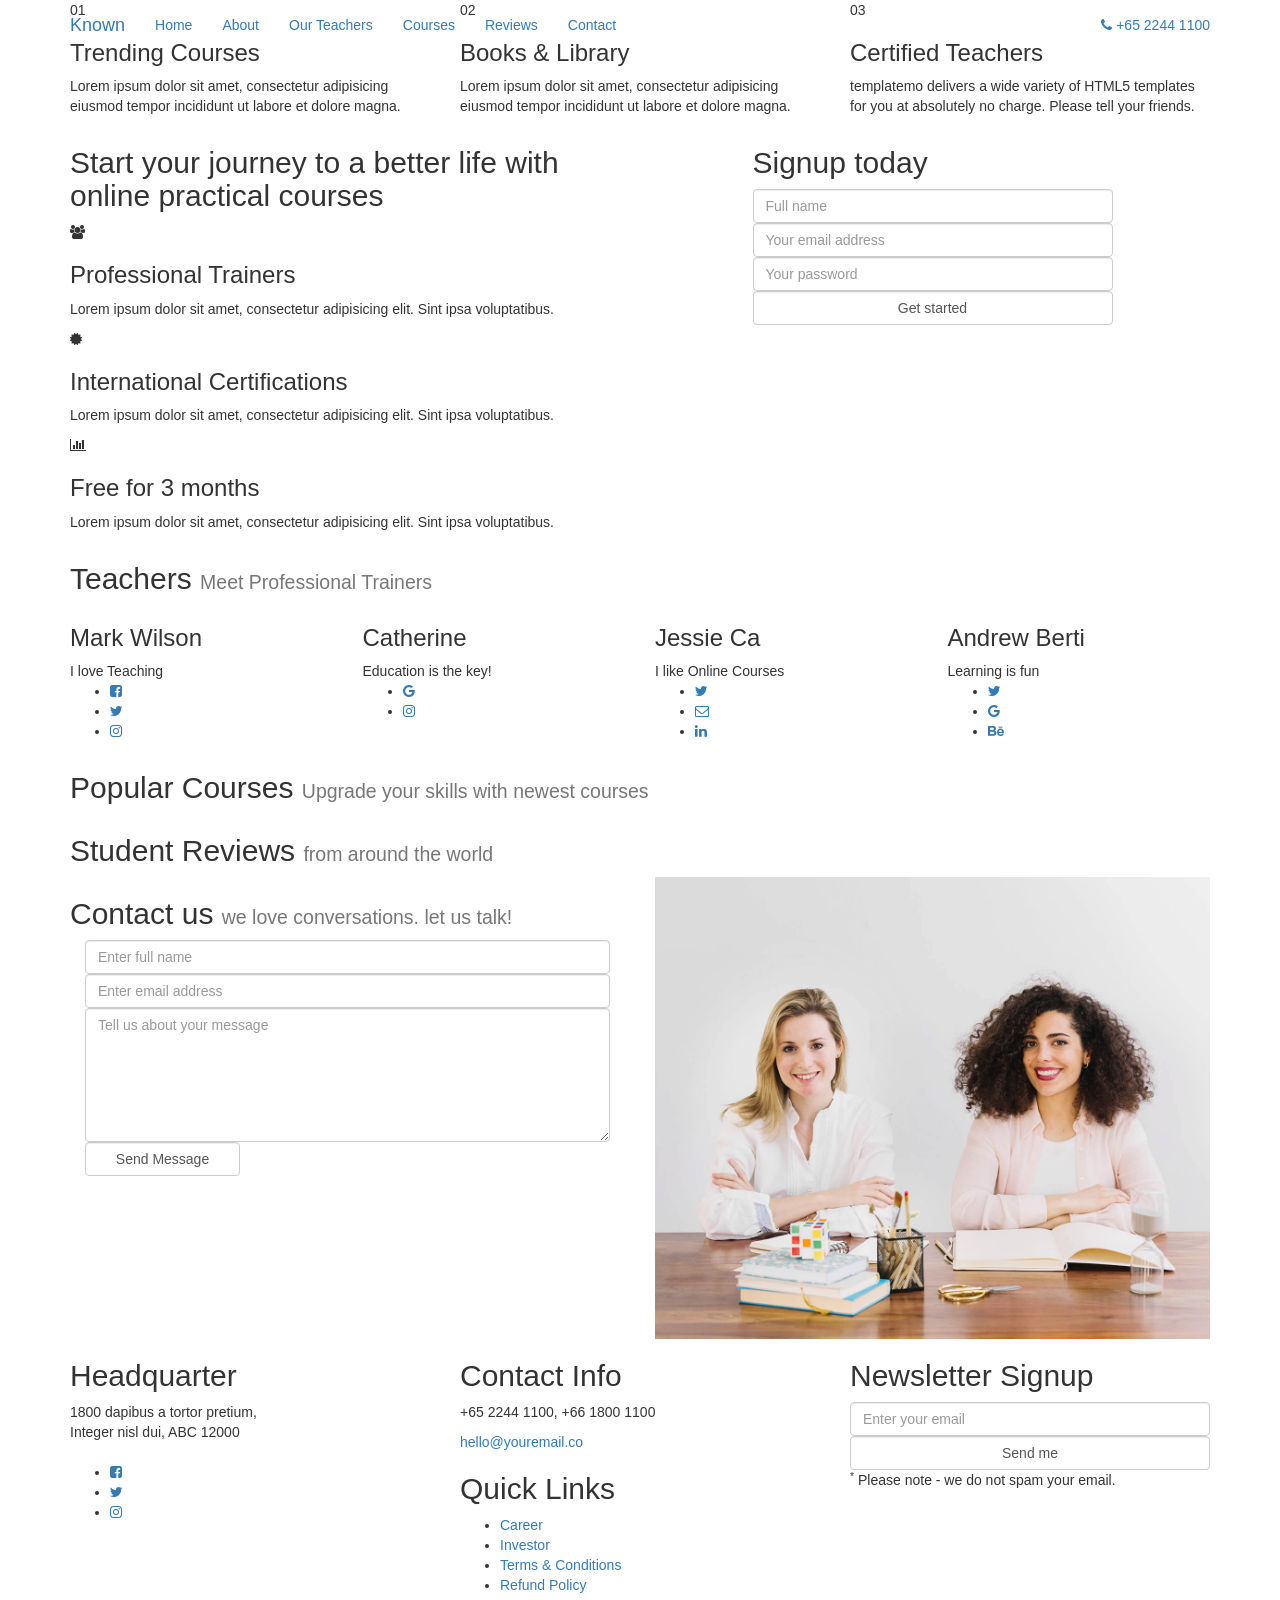
==== index.html @ 8d461e07 "Initial Commit" ====
<!DOCTYPE html>
<html lang="en">
<head>

     <title>E-Learning</title>
     <meta charset="UTF-8">
     <meta http-equiv="X-UA-Compatible" content="IE=Edge">
     <meta name="description" content="">
     <meta name="keywords" content="">
     <meta name="author" content="">
     <meta name="viewport" content="width=device-width, initial-scale=1, maximum-scale=1">

     <link rel="stylesheet" href="css/bootstrap.min.css">
     <link rel="stylesheet" href="css/font-awesome.min.css">
     <link rel="stylesheet" href="css/owl.carousel.css">
     <link rel="stylesheet" href="css/owl.theme.default.min.css">
     <link rel="stylesheet" href="css/main-style.css">

</head>
<body id="top" data-spy="scroll" data-target=".navbar-collapse" data-offset="50">

     <section class="preloader">
          <div class="spinner">

               <span class="spinner-rotate"></span>
               
          </div>
     </section>

     <section class="navbar custom-navbar navbar-fixed-top" role="navigation">
          <div class="container">

               <div class="navbar-header">
                    <button class="navbar-toggle" data-toggle="collapse" data-target=".navbar-collapse">
                         <span class="icon icon-bar"></span>
                         <span class="icon icon-bar"></span>
                         <span class="icon icon-bar"></span>
                    </button>

                    <!-- lOGO TEXT HERE -->
                    <a href="#" class="navbar-brand">Known</a>
               </div>

               <!-- MENU LINKS -->
               <div class="collapse navbar-collapse">
                    <ul class="nav navbar-nav navbar-nav-first">
                         <li><a href="#top" class="smoothScroll">Home</a></li>
                         <li><a href="#about" class="smoothScroll">About</a></li>
                         <li><a href="#team" class="smoothScroll">Our Teachers</a></li>
                         <li><a href="#courses" class="smoothScroll">Courses</a></li>
                         <li><a href="#testimonial" class="smoothScroll">Reviews</a></li>
                         <li><a href="#contact" class="smoothScroll">Contact</a></li>
                    </ul>

                    <ul class="nav navbar-nav navbar-right">
                         <li><a href="#"><i class="fa fa-phone"></i> +65 2244 1100</a></li>
                    </ul>
               </div>

          </div>
     </section>


     <!-- HOME -->
     <section id="home">
          <div class="row">

                    <div class="owl-carousel owl-theme home-slider">
                         <div class="item item-first">
                              <div class="caption">
                                   <div class="container">
                                        <div class="col-md-6 col-sm-12">
                                             <h1>Distance Learning Education Center</h1>
                                             <h3>Our online courses are designed to fit in your industry supporting all-round with latest technologies.</h3>
                                             <a href="#feature" class="section-btn btn btn-default smoothScroll">Discover more</a>
                                        </div>
                                   </div>
                              </div>
                         </div>

                         <div class="item item-second">
                              <div class="caption">
                                   <div class="container">
                                        <div class="col-md-6 col-sm-12">
                                             <h1>Start your journey with our practical courses</h1>
                                             <h3>Our online courses are built in partnership with technology leaders and are designed to meet industry demands.</h3>
                                             <a href="#courses" class="section-btn btn btn-default smoothScroll">Take a course</a>
                                        </div>
                                   </div>
                              </div>
                         </div>

                         <div class="item item-third">
                              <div class="caption">
                                   <div class="container">
                                        <div class="col-md-6 col-sm-12">
                                             <h1>Efficient Learning Methods</h1>
                                             <h3>Nam eget sapien vel nibh euismod vulputate in vel nibh. Quisque eu ex eu urna venenatis sollicitudin ut at libero.</h3>
                                             <a href="#contact" class="section-btn btn btn-default smoothScroll">Let's chat</a>
                                        </div>
                                   </div>
                              </div>
                         </div>
                    </div>
          </div>
     </section>


     <!-- FEATURE -->
     <section id="feature">
          <div class="container">
               <div class="row">

                    <div class="col-md-4 col-sm-4">
                         <div class="feature-thumb">
                              <span>01</span>
                              <h3>Trending Courses</h3>
                              <p>Lorem ipsum dolor sit amet, consectetur adipisicing eiusmod tempor incididunt ut labore et dolore magna.</p>
                         </div>
                    </div>

                    <div class="col-md-4 col-sm-4">
                         <div class="feature-thumb">
                              <span>02</span>
                              <h3>Books & Library</h3>
                              <p>Lorem ipsum dolor sit amet, consectetur adipisicing eiusmod tempor incididunt ut labore et dolore magna.</p>
                         </div>
                    </div>

                    <div class="col-md-4 col-sm-4">
                         <div class="feature-thumb">
                              <span>03</span>
                              <h3>Certified Teachers</h3>
                              <p>templatemo delivers a wide variety of HTML5 templates for you at absolutely no charge. Please tell your friends.</p>
                         </div>
                    </div>

               </div>
          </div>
     </section>


     <!-- ABOUT -->
     <section id="about">
          <div class="container">
               <div class="row">

                    <div class="col-md-6 col-sm-12">
                         <div class="about-info">
                              <h2>Start your journey to a better life with online practical courses</h2>

                              <figure>
                                   <span><i class="fa fa-users"></i></span>
                                   <figcaption>
                                        <h3>Professional Trainers</h3>
                                        <p>Lorem ipsum dolor sit amet, consectetur adipisicing elit. Sint ipsa voluptatibus.</p>
                                   </figcaption>
                              </figure>

                              <figure>
                                   <span><i class="fa fa-certificate"></i></span>
                                   <figcaption>
                                        <h3>International Certifications</h3>
                                        <p>Lorem ipsum dolor sit amet, consectetur adipisicing elit. Sint ipsa voluptatibus.</p>
                                   </figcaption>
                              </figure>

                              <figure>
                                   <span><i class="fa fa-bar-chart-o"></i></span>
                                   <figcaption>
                                        <h3>Free for 3 months</h3>
                                        <p>Lorem ipsum dolor sit amet, consectetur adipisicing elit. Sint ipsa voluptatibus.</p>
                                   </figcaption>
                              </figure>
                         </div>
                    </div>

                    <div class="col-md-offset-1 col-md-4 col-sm-12">
                         <div class="entry-form">
                              <form action="#" method="post">
                                   <h2>Signup today</h2>
                                   <input type="text" name="full name" class="form-control" placeholder="Full name" required="">

                                   <input type="email" name="email" class="form-control" placeholder="Your email address" required="">

                                   <input type="password" name="password" class="form-control" placeholder="Your password" required="">

                                   <button class="submit-btn form-control" id="form-submit">Get started</button>
                              </form>
                         </div>
                    </div>

               </div>
          </div>
     </section>


     <!-- TEAM -->
     <section id="team">
          <div class="container">
               <div class="row">

                    <div class="col-md-12 col-sm-12">
                         <div class="section-title">
                              <h2>Teachers <small>Meet Professional Trainers</small></h2>
                         </div>
                    </div>

                    <div class="col-md-3 col-sm-6">
                         <div class="team-thumb">
                              <div class="team-image">
                                   <img src="images/author-image1.jpg" class="img-responsive" alt="">
                              </div>
                              <div class="team-info">
                                   <h3>Mark Wilson</h3>
                                   <span>I love Teaching</span>
                              </div>
                              <ul class="social-icon">
                                   <li><a href="#" class="fa fa-facebook-square" attr="facebook icon"></a></li>
                                   <li><a href="#" class="fa fa-twitter"></a></li>
                                   <li><a href="#" class="fa fa-instagram"></a></li>
                              </ul>
                         </div>
                    </div>

                    <div class="col-md-3 col-sm-6">
                         <div class="team-thumb">
                              <div class="team-image">
                                   <img src="images/author-image2.jpg" class="img-responsive" alt="">
                              </div>
                              <div class="team-info">
                                   <h3>Catherine</h3>
                                   <span>Education is the key!</span>
                              </div>
                              <ul class="social-icon">
                                   <li><a href="#" class="fa fa-google"></a></li>
                                   <li><a href="#" class="fa fa-instagram"></a></li>
                              </ul>
                         </div>
                    </div>

                    <div class="col-md-3 col-sm-6">
                         <div class="team-thumb">
                              <div class="team-image">
                                   <img src="images/author-image3.jpg" class="img-responsive" alt="">
                              </div>
                              <div class="team-info">
                                   <h3>Jessie Ca</h3>
                                   <span>I like Online Courses</span>
                              </div>
                              <ul class="social-icon">
                                   <li><a href="#" class="fa fa-twitter"></a></li>
                                   <li><a href="#" class="fa fa-envelope-o"></a></li>
                                   <li><a href="#" class="fa fa-linkedin"></a></li>
                              </ul>
                         </div>
                    </div>

                    <div class="col-md-3 col-sm-6">
                         <div class="team-thumb">
                              <div class="team-image">
                                   <img src="images/author-image4.jpg" class="img-responsive" alt="">
                              </div>
                              <div class="team-info">
                                   <h3>Andrew Berti</h3>
                                   <span>Learning is fun</span>
                              </div>
                              <ul class="social-icon">
                                   <li><a href="#" class="fa fa-twitter"></a></li>
                                   <li><a href="#" class="fa fa-google"></a></li>
                                   <li><a href="#" class="fa fa-behance"></a></li>
                              </ul>
                         </div>
                    </div>

               </div>
          </div>
     </section>


     <!-- Courses -->
     <section id="courses">
          <div class="container">
               <div class="row">

                    <div class="col-md-12 col-sm-12">
                         <div class="section-title">
                              <h2>Popular Courses <small>Upgrade your skills with newest courses</small></h2>
                         </div>

                         <div class="owl-carousel owl-theme owl-courses">
                              <div class="col-md-4 col-sm-4">
                                   <div class="item">
                                        <div class="courses-thumb">
                                             <div class="courses-top">
                                                  <div class="courses-image">
                                                       <img src="images/courses-image1.jpg" class="img-responsive" alt="">
                                                  </div>
                                                  <div class="courses-date">
                                                       <span><i class="fa fa-calendar"></i> 12 / 7 / 2018</span>
                                                       <span><i class="fa fa-clock-o"></i> 7 Hours</span>
                                                  </div>
                                             </div>

                                             <div class="courses-detail">
                                                  <h3><a href="#">Social Media Management</a></h3>
                                                  <p>Lorem ipsum dolor sit amet, consectetur adipiscing elit.</p>
                                             </div>

                                             <div class="courses-info">
                                                  <div class="courses-author">
                                                       <img src="images/author-image1.jpg" class="img-responsive" alt="">
                                                       <span>Mark Wilson</span>
                                                  </div>
                                                  <div class="courses-price">
                                                       <a href="#"><span>USD 25</span></a>
                                                  </div>
                                             </div>
                                        </div>
                                   </div>
                              </div>

                              <div class="col-md-4 col-sm-4">
                                   <div class="item">
                                        <div class="courses-thumb">
                                             <div class="courses-top">
                                                  <div class="courses-image">
                                                       <img src="images/courses-image2.jpg" class="img-responsive" alt="">
                                                  </div>
                                                  <div class="courses-date">
                                                       <span><i class="fa fa-calendar"></i> 20 / 7 / 2018</span>
                                                       <span><i class="fa fa-clock-o"></i> 4.5 Hours</span>
                                                  </div>
                                             </div>

                                             <div class="courses-detail">
                                                  <h3><a href="#">Graphic & Web Design</a></h3>
                                                  <p>Lorem ipsum dolor sit amet, consectetur adipiscing elit.</p>
                                             </div>

                                             <div class="courses-info">
                                                  <div class="courses-author">
                                                       <img src="images/author-image2.jpg" class="img-responsive" alt="">
                                                       <span>Jessica</span>
                                                  </div>
                                                  <div class="courses-price">
                                                       <a href="#"><span>USD 80</span></a>
                                                  </div>
                                             </div>
                                        </div>
                                   </div>
                              </div>

                              <div class="col-md-4 col-sm-4">
                                   <div class="item">
                                        <div class="courses-thumb">
                                             <div class="courses-top">
                                                  <div class="courses-image">
                                                       <img src="images/courses-image3.jpg" class="img-responsive" alt="">
                                                  </div>
                                                  <div class="courses-date">
                                                       <span><i class="fa fa-calendar"></i> 15 / 8 / 2018</span>
                                                       <span><i class="fa fa-clock-o"></i> 6 Hours</span>
                                                  </div>
                                             </div>

                                             <div class="courses-detail">
                                                  <h3><a href="#">Marketing Communication</a></h3>
                                                  <p>Lorem ipsum dolor sit amet, consectetur adipiscing elit.</p>
                                             </div>

                                             <div class="courses-info">
                                                  <div class="courses-author">
                                                       <img src="images/author-image3.jpg" class="img-responsive" alt="">
                                                       <span>Catherine</span>
                                                  </div>
                                                  <div class="courses-price free">
                                                       <a href="#"><span>Free</span></a>
                                                  </div>
                                             </div>
                                        </div>
                                   </div>
                              </div>

                              <div class="col-md-4 col-sm-4">
                                   <div class="item">
                                        <div class="courses-thumb">
                                             <div class="courses-top">
                                                  <div class="courses-image">
                                                       <img src="images/courses-image4.jpg" class="img-responsive" alt="">
                                                  </div>
                                                  <div class="courses-date">
                                                       <span><i class="fa fa-calendar"></i> 10 / 8 / 2018</span>
                                                       <span><i class="fa fa-clock-o"></i> 8 Hours</span>
                                                  </div>
                                             </div>

                                             <div class="courses-detail">
                                                  <h3><a href="#">Summer Kids</a></h3>
                                                  <p>Lorem ipsum dolor sit amet, consectetur adipiscing elit.</p>
                                             </div>

                                             <div class="courses-info">
                                                  <div class="courses-author">
                                                       <img src="images/author-image1.jpg" class="img-responsive" alt="">
                                                       <span>Mark Wilson</span>
                                                  </div>
                                                  <div class="courses-price">
                                                       <a href="#"><span>USD 45</span></a>
                                                  </div>
                                             </div>
                                        </div>
                                   </div>
                              </div>

                              <div class="col-md-4 col-sm-4">
                                   <div class="item">
                                        <div class="courses-thumb">
                                             <div class="courses-top">
                                                  <div class="courses-image">
                                                       <img src="images/courses-image5.jpg" class="img-responsive" alt="">
                                                  </div>
                                                  <div class="courses-date">
                                                       <span><i class="fa fa-calendar"></i> 5 / 10 / 2018</span>
                                                       <span><i class="fa fa-clock-o"></i> 10 Hours</span>
                                                  </div>
                                             </div>

                                             <div class="courses-detail">
                                                  <h3><a href="#">Business &amp; Management</a></h3>
                                                  <p>Lorem ipsum dolor sit amet, consectetur adipiscing elit.</p>
                                             </div>

                                             <div class="courses-info">
                                                  <div class="courses-author">
                                                       <img src="images/author-image2.jpg" class="img-responsive" alt="">
                                                       <span>Jessica</span>
                                                  </div>
                                                  <div class="courses-price free">
                                                       <a href="#"><span>Free</span></a>
                                                  </div>
                                             </div>
                                        </div>
                                   </div>
                              </div>

                         </div>

               </div>
          </div>
     </section>


     <!-- TESTIMONIAL -->
     <section id="testimonial">
          <div class="container">
               <div class="row">

                    <div class="col-md-12 col-sm-12">
                         <div class="section-title">
                              <h2>Student Reviews <small>from around the world</small></h2>
                         </div>

                         <div class="owl-carousel owl-theme owl-client">
                              <div class="col-md-4 col-sm-4">
                                   <div class="item">
                                        <div class="tst-image">
                                             <img src="images/tst-image1.jpg" class="img-responsive" alt="">
                                        </div>
                                        <div class="tst-author">
                                             <h4>Jackson</h4>
                                             <span>Shopify Developer</span>
                                        </div>
                                        <p>You really do help young creative minds to get quality education and professional job search assistance. I’d recommend it to everyone!</p>
                                        <div class="tst-rating">
                                             <i class="fa fa-star"></i>
                                             <i class="fa fa-star"></i>
                                             <i class="fa fa-star"></i>
                                             <i class="fa fa-star"></i>
                                             <i class="fa fa-star"></i>
                                        </div>
                                   </div>
                              </div>

                              <div class="col-md-4 col-sm-4">
                                   <div class="item">
                                        <div class="tst-image">
                                             <img src="images/tst-image2.jpg" class="img-responsive" alt="">
                                        </div>
                                        <div class="tst-author">
                                             <h4>Camila</h4>
                                             <span>Marketing Manager</span>
                                        </div>
                                        <p>Trying something new is exciting! Thanks for the amazing law course and the great teacher who was able to make it interesting.</p>
                                        <div class="tst-rating">
                                             <i class="fa fa-star"></i>
                                             <i class="fa fa-star"></i>
                                             <i class="fa fa-star"></i>
                                        </div>
                                   </div>
                              </div>

                              <div class="col-md-4 col-sm-4">
                                   <div class="item">
                                        <div class="tst-image">
                                             <img src="images/tst-image3.jpg" class="img-responsive" alt="">
                                        </div>
                                        <div class="tst-author">
                                             <h4>Barbie</h4>
                                             <span>Art Director</span>
                                        </div>
                                        <p>Donec erat libero, blandit vitae arcu eu, lacinia placerat justo. Sed sollicitudin quis felis vitae hendrerit.</p>
                                        <div class="tst-rating">
                                             <i class="fa fa-star"></i>
                                             <i class="fa fa-star"></i>
                                             <i class="fa fa-star"></i>
                                             <i class="fa fa-star"></i>
                                        </div>
                                   </div>
                              </div>

                              <div class="col-md-4 col-sm-4">
                                   <div class="item">
                                        <div class="tst-image">
                                             <img src="images/tst-image4.jpg" class="img-responsive" alt="">
                                        </div>
                                        <div class="tst-author">
                                             <h4>Andrio</h4>
                                             <span>Web Developer</span>
                                        </div>
                                        <p>Nam eget mi eu ante faucibus viverra nec sed magna. Vivamus viverra sapien ex, elementum varius ex sagittis vel.</p>
                                        <div class="tst-rating">
                                             <i class="fa fa-star"></i>
                                             <i class="fa fa-star"></i>
                                             <i class="fa fa-star"></i>
                                             <i class="fa fa-star"></i>
                                        </div>
                                   </div>
                              </div>

                         </div>

               </div>
          </div>
     </section> 


     <!-- CONTACT -->
     <section id="contact">
          <div class="container">
               <div class="row">

                    <div class="col-md-6 col-sm-12">
                         <form id="contact-form" role="form" action="" method="post">
                              <div class="section-title">
                                   <h2>Contact us <small>we love conversations. let us talk!</small></h2>
                              </div>

                              <div class="col-md-12 col-sm-12">
                                   <input type="text" class="form-control" placeholder="Enter full name" name="name" required="">
                    
                                   <input type="email" class="form-control" placeholder="Enter email address" name="email" required="">

                                   <textarea class="form-control" rows="6" placeholder="Tell us about your message" name="message" required=""></textarea>
                              </div>

                              <div class="col-md-4 col-sm-12">
                                   <input type="submit" class="form-control" name="send message" value="Send Message">
                              </div>

                         </form>
                    </div>

                    <div class="col-md-6 col-sm-12">
                         <div class="contact-image">
                              <img src="images/contact-image.jpg" class="img-responsive" alt="Smiling Two Girls">
                         </div>
                    </div>

               </div>
          </div>
     </section>       


     <!-- FOOTER -->
     <footer id="footer">
          <div class="container">
               <div class="row">

                    <div class="col-md-4 col-sm-6">
                         <div class="footer-info">
                              <div class="section-title">
                                   <h2>Headquarter</h2>
                              </div>
                              <address>
                                   <p>1800 dapibus a tortor pretium,<br> Integer nisl dui, ABC 12000</p>
                              </address>

                              <ul class="social-icon">
                                   <li><a href="#" class="fa fa-facebook-square" attr="facebook icon"></a></li>
                                   <li><a href="#" class="fa fa-twitter"></a></li>
                                   <li><a href="#" class="fa fa-instagram"></a></li>
                              </ul>
                         </div>
                    </div>

                    <div class="col-md-4 col-sm-6">
                         <div class="footer-info">
                              <div class="section-title">
                                   <h2>Contact Info</h2>
                              </div>
                              <address>
                                   <p>+65 2244 1100, +66 1800 1100</p>
                                   <p><a href="mailto:youremail.com">hello@youremail.co</a></p>
                              </address>

                              <div class="footer_menu">
                                   <h2>Quick Links</h2>
                                   <ul>
                                        <li><a href="#">Career</a></li>
                                        <li><a href="#">Investor</a></li>
                                        <li><a href="#">Terms & Conditions</a></li>
                                        <li><a href="#">Refund Policy</a></li>
                                   </ul>
                              </div>
                         </div>
                    </div>

                    <div class="col-md-4 col-sm-12">
                         <div class="footer-info newsletter-form">
                              <div class="section-title">
                                   <h2>Newsletter Signup</h2>
                              </div>
                              <div>
                                   <div class="form-group">
                                        <form action="#" method="get">
                                             <input type="email" class="form-control" placeholder="Enter your email" name="email" id="email" required="">
                                             <input type="submit" class="form-control" name="submit" id="form-submit" value="Send me">
                                        </form>
                                        <span><sup>*</sup> Please note - we do not spam your email.</span>
                                   </div>
                              </div>
                         </div>
                    </div>
                    
               </div>
          </div>
     </footer>

     <script src="js/jquery.js"></script>
     <script src="js/bootstrap.min.js"></script>
     <script src="js/owl.carousel.min.js"></script>
     <script src="js/smoothscroll.js"></script>
     <script src="js/custom.js"></script>

</body>
</html>
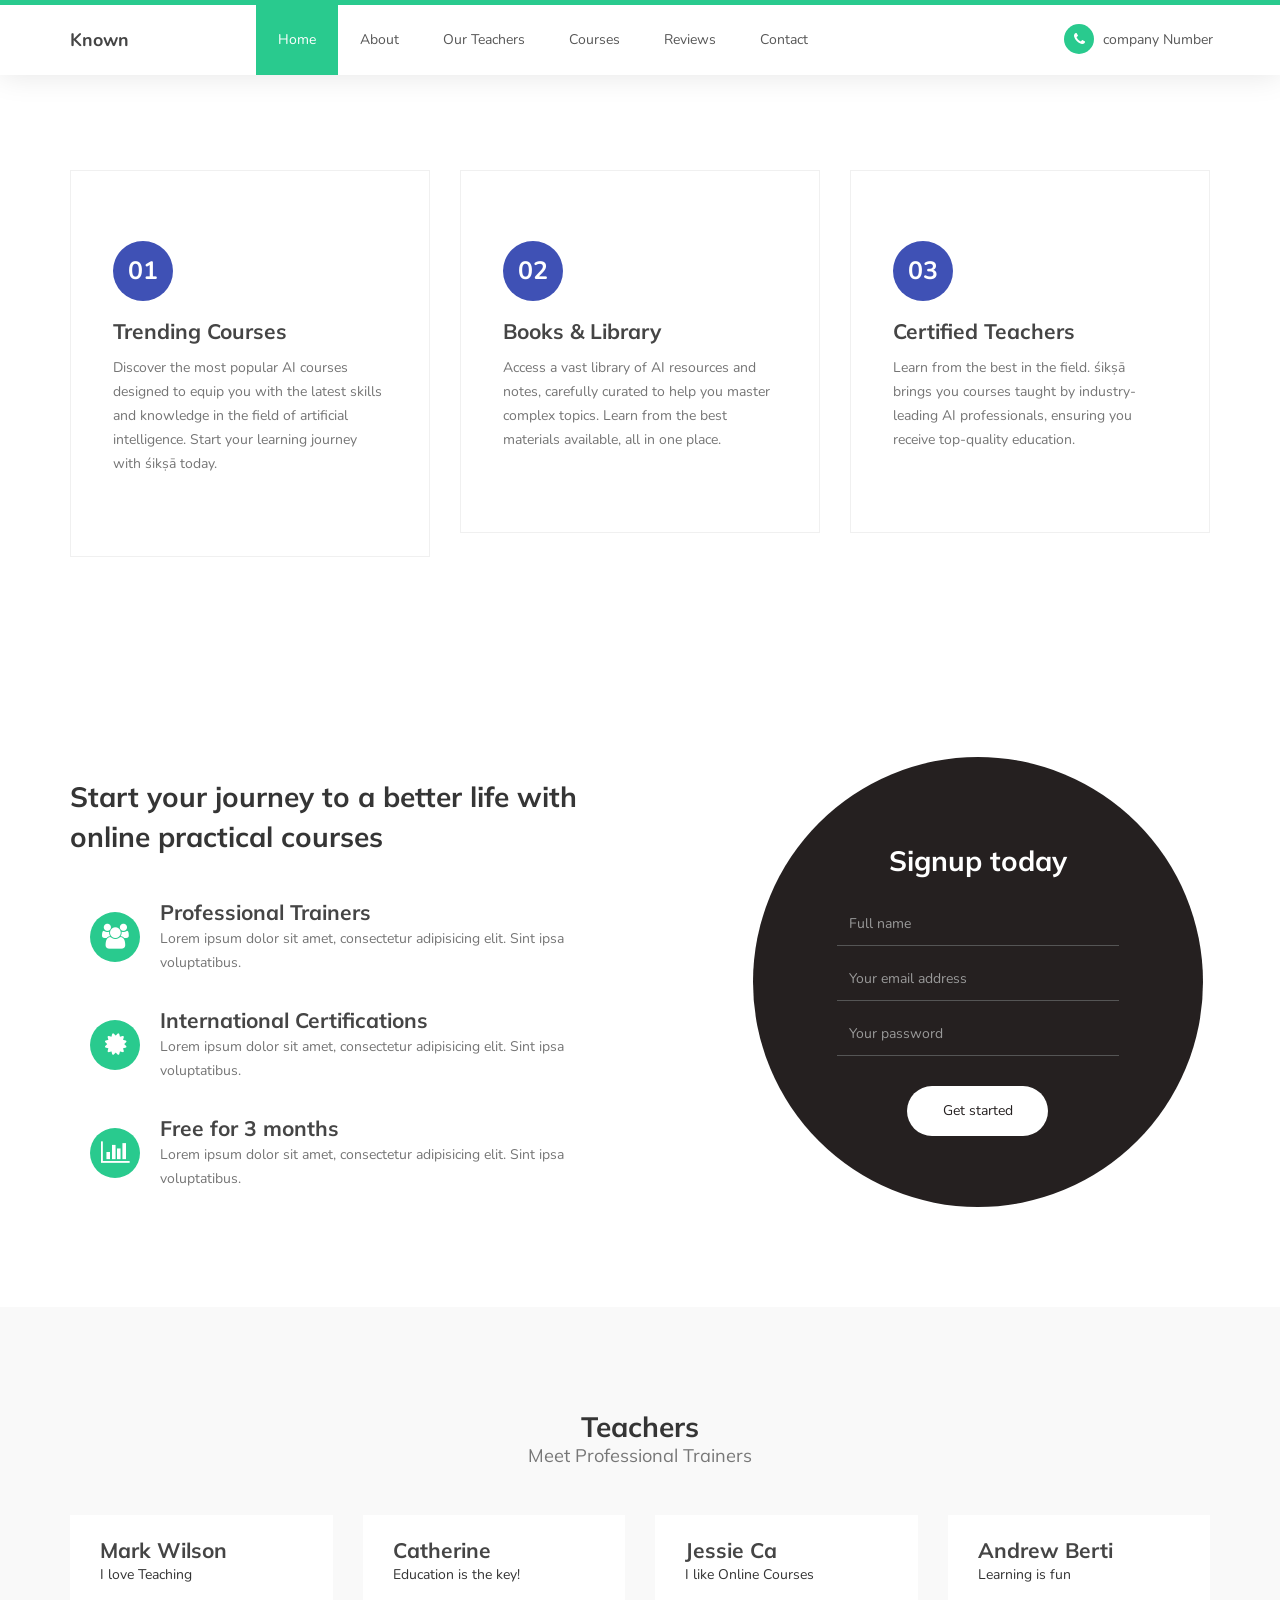
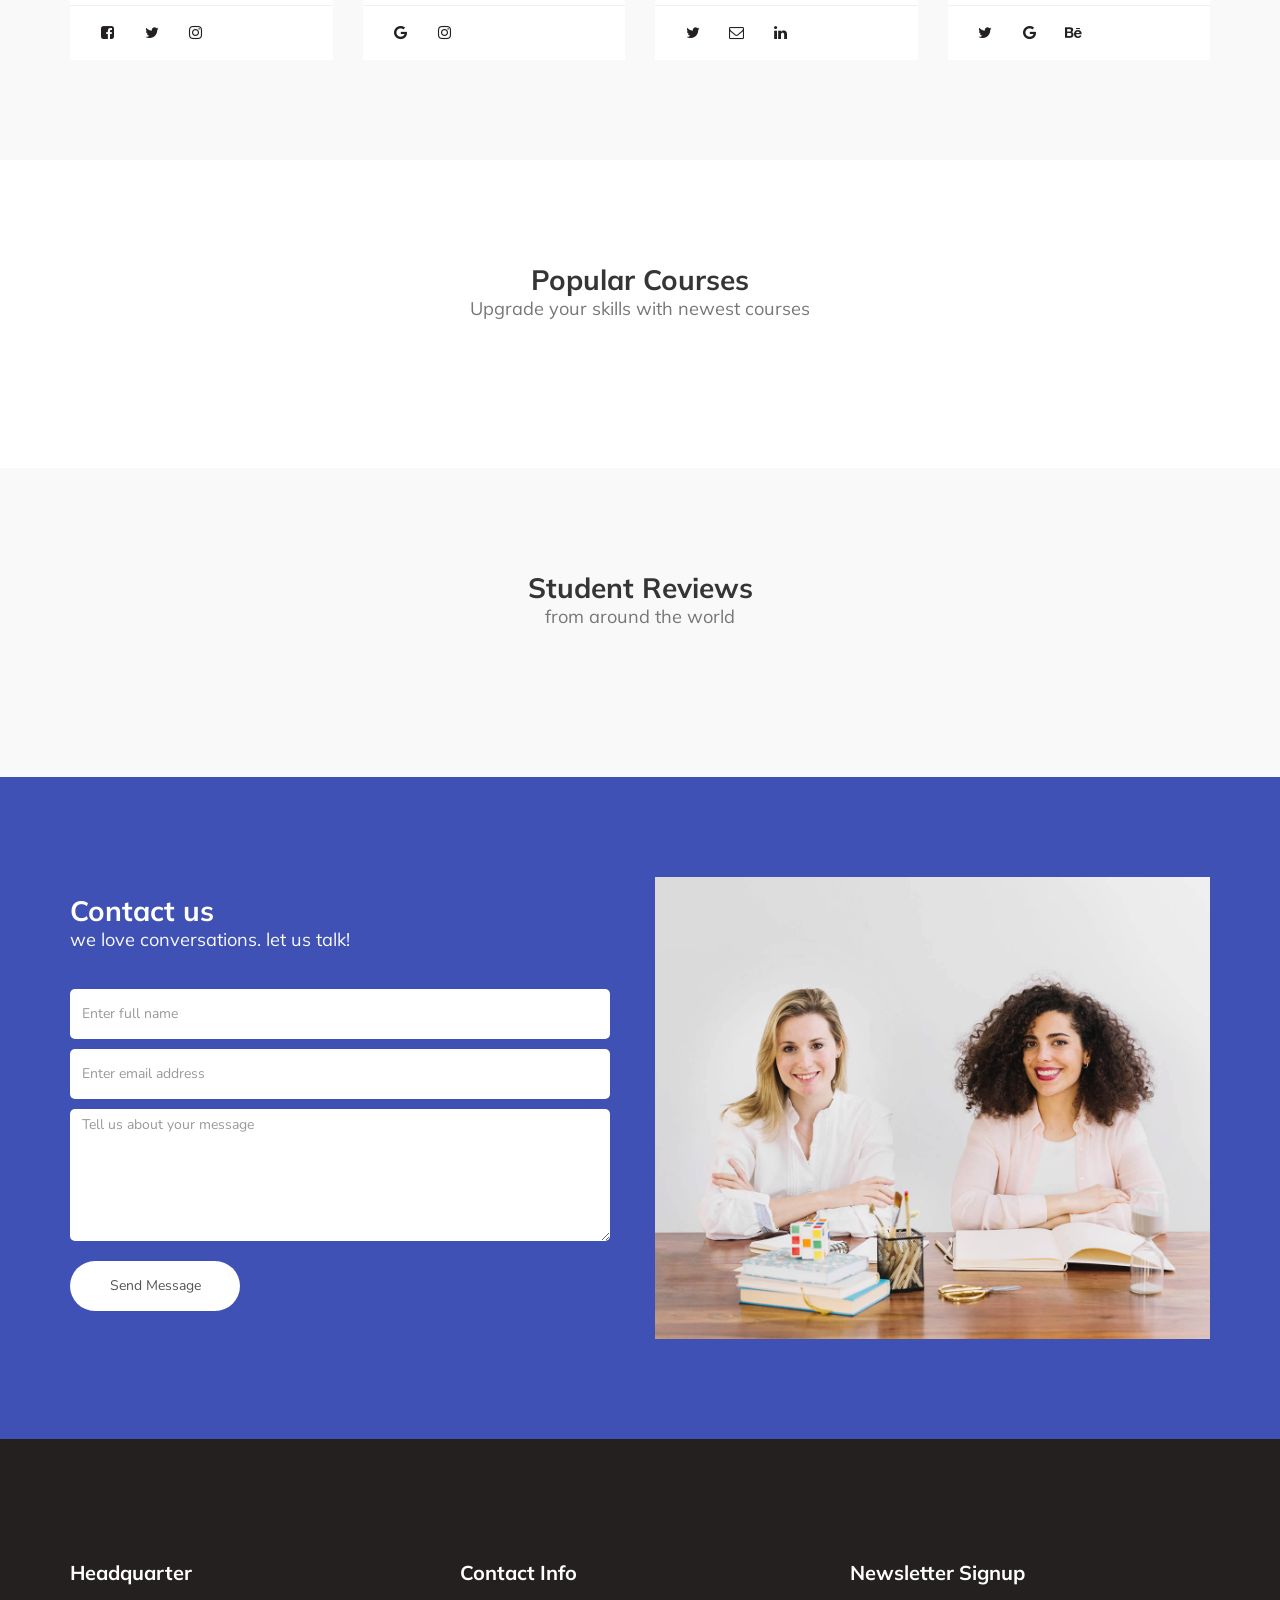
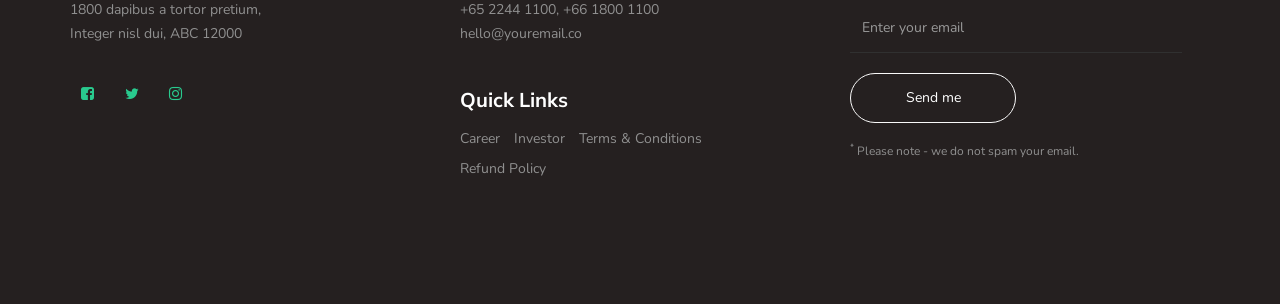
==== commit 14a7e64f: "feature" ====
--- a/index.html
+++ b/index.html
@@ -53,7 +53,7 @@
                     </ul>
 
                     <ul class="nav navbar-nav navbar-right">
-                         <li><a href="#"><i class="fa fa-phone"></i> +65 2244 1100</a></li>
+                         <li><a href="#"><i class="fa fa-phone"></i> company Number</a></li>
                     </ul>
                </div>
 
@@ -115,7 +115,7 @@
                          <div class="feature-thumb">
                               <span>01</span>
                               <h3>Trending Courses</h3>
-                              <p>Lorem ipsum dolor sit amet, consectetur adipisicing eiusmod tempor incididunt ut labore et dolore magna.</p>
+                              <p> Discover the most popular AI courses designed to equip you with the latest skills and knowledge in the field of artificial intelligence. Start your learning journey with śikṣā today.</p>
                          </div>
                     </div>
 
@@ -123,7 +123,8 @@
                          <div class="feature-thumb">
                               <span>02</span>
                               <h3>Books & Library</h3>
-                              <p>Lorem ipsum dolor sit amet, consectetur adipisicing eiusmod tempor incididunt ut labore et dolore magna.</p>
+                              <p>Access a vast library of AI resources and notes, carefully curated to help you master complex topics. Learn from the best materials available, all in one place.
+                              </p>
                          </div>
                     </div>
 
@@ -131,7 +132,7 @@
                          <div class="feature-thumb">
                               <span>03</span>
                               <h3>Certified Teachers</h3>
-                              <p>templatemo delivers a wide variety of HTML5 templates for you at absolutely no charge. Please tell your friends.</p>
+                              <p> Learn from the best in the field. śikṣā brings you courses taught by industry-leading AI professionals, ensuring you receive top-quality education.</p>
                          </div>
                     </div>
 
--- a/css/main-style.css
+++ b/css/main-style.css
@@ -0,0 +1,996 @@
+/*
+
+Known Template 
+
+http://www.templatemo.com/tm-516-known
+
+*/
+
+  @import url('https://fonts.googleapis.com/css?family=Muli:300,700|Nunito');
+
+  body {
+    background: #ffffff;
+    font-family: 'Nunito', sans-serif;
+    overflow-x: hidden;
+    padding-top: 70px;
+  }
+
+
+  /*---------------------------------------
+     TYPOGRAPHY              
+  -----------------------------------------*/
+
+  h1,h2,h3,h4,h5,h6 {
+    font-family: 'Muli', sans-serif;
+    font-weight: bold;
+    line-height: inherit;
+  }
+
+  h1 {
+    color: #252525;
+    font-size: 3em;
+    line-height: normal;
+  }
+
+  h2 {
+    color: #353535;
+    font-size: 2em;
+    padding-bottom: 10px;
+  }
+
+  h3 {
+    font-size: 1.5em;
+    margin-bottom: 0;
+  }
+
+  h3,
+  h3 a {
+    color: #454545;
+  }
+
+  p {
+    color: #757575;
+    font-size: 14px;
+    font-weight: normal;
+    line-height: 24px;
+  }
+
+
+
+  /*---------------------------------------
+     GENERAL               
+  -----------------------------------------*/
+
+  html{
+    -webkit-font-smoothing: antialiased;
+  }
+
+  a {
+    color: #252525;
+    -webkit-transition: 0.5s;
+    transition: 0.5s;
+    text-decoration: none !important;
+  }
+
+  a,
+  input, button,
+  .form-control {
+    -webkit-transition: 0.5s;
+    transition: 0.5s;
+  }
+
+  a:hover, a:active, a:focus {
+    color: #29ca8e;
+    outline: none;
+  }
+
+  ::-webkit-scrollbar{
+    width: 8px;
+    height: 8px;
+  }
+
+  ::-webkit-scrollbar-thumb {
+    cursor: pointer;
+    background: #000000;
+  }
+
+  .section-title {
+    padding-bottom: 40px;
+  }
+
+  .section-title h2 {
+    margin: 0;
+  }
+
+  .section-title small {
+    display: block;
+  }
+
+  .overlay {
+    background: rgba(20,20,20,0.5);
+    position: absolute;
+    top: 0;
+    right: 0;
+    bottom: 0;
+    left: 0;
+    width: 100%;
+    height: 100%;
+  }
+
+  .entry-form {
+    background: #252020;
+    border-radius: 100%;
+    text-align: center;
+    padding: 6em;
+    width: 450px;
+    height: 450px;
+  }
+
+  .entry-form h2 {
+    color: #ffffff;
+    margin: 0;
+  }
+
+  .entry-form .form-control {
+    background: transparent;
+    border: 0;
+    border-bottom: 1px solid;
+    border-radius: 0;
+    box-shadow: none;
+    height: 45px;
+    margin: 10px 0;
+  }
+
+  .entry-form .submit-btn {
+    background: #ffffff;
+    border-radius: 50px;
+    border: 0;
+    color: #252020;
+    width: 50%;
+    height: 50px;
+    margin: 30px auto;
+    margin-bottom: 10px;
+  }
+
+  .entry-form .submit-btn:hover {
+    background: #3f51b5;
+    color: #ffffff;
+  }
+
+  section {
+    position: relative;
+    padding: 100px 0;
+  }
+
+  #team,
+  #testimonial {
+    background: #f9f9f9;
+  }
+
+  #team, 
+  #testimonial {
+    text-align: center;
+  }
+  
+  #google-map iframe {
+    border: 0;
+    width: 100%;
+    height: 390px;
+  }
+
+
+
+  /*---------------------------------------
+     BUTTONS               
+  -----------------------------------------*/
+
+  .section-btn {
+    background: transparent;
+    border-radius: 50px;
+    border: 1px solid #ffffff;
+    color: #ffffff;
+    font-size: inherit;
+    font-weight: normal;
+    padding: 15px 30px;
+    transition: 0.5s;
+  }
+
+  .section-btn:hover {
+    background: #ffffff;
+    border-color: transparent;
+  }
+
+
+
+  /*---------------------------------------
+       PRE LOADER              
+  -----------------------------------------*/
+
+  .preloader {
+    position: fixed;
+    top: 0;
+    left: 0;
+    width: 100%;
+    height: 100%;
+    z-index: 99999;
+    display: flex;
+    flex-flow: row nowrap;
+    justify-content: center;
+    align-items: center;
+    background: none repeat scroll 0 0 #ffffff;
+  }
+
+  .spinner {
+    border: 1px solid transparent;
+    border-radius: 3px;
+    position: relative;
+  }
+
+  .spinner:before {
+    content: '';
+    box-sizing: border-box;
+    position: absolute;
+    top: 50%;
+    left: 50%;
+    width: 45px;
+    height: 45px;
+    margin-top: -10px;
+    margin-left: -10px;
+    border-radius: 50%;
+    border: 1px solid #575757;
+    border-top-color: #ffffff;
+    animation: spinner .9s linear infinite;
+  }
+
+  @-webkit-@keyframes spinner {
+    to {transform: rotate(360deg);}
+  }
+
+  @keyframes spinner {
+    to {transform: rotate(360deg);}
+  }
+
+
+
+  /*---------------------------------------
+      MENU              
+  -----------------------------------------*/
+
+  .custom-navbar {
+    background: #ffffff;
+    border-top: 5px solid #29ca8e;
+    border-bottom: 0;
+    -webkit-box-shadow: 0 1px 30px rgba(0, 0, 0, 0.1);
+    -moz-box-shadow: 0 1px 30px rgba(0, 0, 0, 0.1);
+    box-shadow: 0 1px 30px rgba(0, 0, 0, 0.1);
+    padding: 12px 0;
+    margin-bottom: 0;
+    padding: 0;
+  }
+
+  .custom-navbar .navbar-brand {
+    color: #454545;
+    font-size: 18px;
+    font-weight: bold;
+    line-height: 40px;
+  }
+
+  .custom-navbar .navbar-nav.navbar-nav-first {
+    margin-left: 8em;
+  }
+
+  .custom-navbar .navbar-nav.navbar-right li a {
+    padding-right: 12px;
+    padding-left: 12px;
+  }
+
+  .custom-navbar .navbar-nav.navbar-right li a .fa {
+    background: #29ca8e;
+    border-radius: 100%;
+    color: #ffffff;
+    width: 30px;
+    height: 30px;
+    line-height: 30px;
+    text-align: center;
+    display: inline-block;
+    margin-right: 5px;
+  }
+
+  .custom-navbar .nav li a {
+    line-height: 40px;
+    color: #575757;
+    padding-right: 22px;
+    padding-left: 22px;
+  }
+
+  .custom-navbar .navbar-nav > li > a:hover,
+  .custom-navbar .navbar-nav > li > a:focus {
+    background-color: transparent;
+  }
+
+  .custom-navbar .nav li a:hover {
+    background-color: #29ca8e;
+    color: #ffffff;
+  }
+
+  .custom-navbar .nav li.active > a {
+    background-color: #29ca8e;
+    color: #ffffff;
+  }
+
+  .custom-navbar .navbar-toggle {
+    border: none;
+    padding-top: 10px;
+  }
+
+  .custom-navbar .navbar-toggle {
+    background-color: transparent;
+  }
+
+  .custom-navbar .navbar-toggle .icon-bar {
+    background: #252525;
+    border-color: transparent;
+  }
+
+
+
+  /*---------------------------------------
+      HOME  & SLIDER            
+  -----------------------------------------*/
+
+  #home {
+    padding: 0;
+  }
+
+  #home h1 {
+    color: #ffffff;
+  }
+
+  #home h3 {
+    color: #f9f9f9;
+    font-size: 16px;
+    font-weight: 300;
+    margin: 0;
+    padding: 5px 0 40px 0;
+  }
+
+  @media (min-width: 768px) {
+    .home-slider .col-md-6 {
+      padding-left: 0;
+    }
+  }
+
+  .home-slider .caption {
+    display: flex;
+    justify-content: center;
+    flex-direction: column;
+    text-align: left;
+    background-color: rgba(20,20,20,0.2);
+    height: 100%;
+    color: #fff;
+    cursor: e-resize;
+  }
+
+  .home-slider .item {
+    background-repeat: no-repeat;
+    background-attachment: local;
+    background-size: cover;
+    height: 650px;
+  }
+  
+  .caption h3 a { color: #FFF; }
+  .caption h3 a:hover { color: #FF3; }
+
+  .home-slider .item-first {
+    background-image: url(../images/slider-image1.jpg);
+	background-position: center;
+  }
+
+  .home-slider .item-second {
+    background-image: url(../images/slider-image2.jpg);
+  }
+
+  .home-slider .item-third {
+    background-image: url(../images/slider-image3.jpg);
+  }
+
+
+
+  /*---------------------------------------
+      FEATURE              
+  -----------------------------------------*/
+
+  .feature-thumb {
+    border: 1px solid #f0f0f0;
+    padding: 5em 3em;
+  }
+
+  .feature-thumb span {
+    background: #3f51b5;
+    border-radius: 50px;
+    color: #ffffff;
+    font-size: 25px;
+    font-weight: bold;
+    display: inline-block;
+    width: 60px;
+    height: 60px;
+    line-height: 60px;
+    text-align: center;
+    margin-bottom: 5px;
+  }
+
+  .feature-thumb h3 {
+    margin: 10px 0;
+  }
+
+
+
+  /*---------------------------------------
+      ABOUT              
+  -----------------------------------------*/
+
+  #about figure {
+    display: inline-block;
+    vertical-align: top;
+    margin-left: 15px;
+  }
+
+  #about figure span {
+    float: left;
+    margin-left: -15px;
+    padding: 15px 20px;
+    position: relative;
+    top: 20px;
+  }
+
+  #about figure span i {
+    background: #29ca8e;
+    border-radius: 50px;
+    color: #ffffff;
+    font-size: 25px;
+    width: 50px;
+    height: 50px;
+    line-height: 50px;
+    text-align: center;
+  }
+
+
+
+  /*---------------------------------------
+      TEAM              
+  -----------------------------------------*/
+
+  .team-thumb {
+    background: #ffffff;
+    position: relative;
+    overflow: hidden;
+    text-align: left;
+  }
+
+  .team-info {
+    padding: 20px 30px;
+  }
+
+  .team-image img {
+    width: 100%;
+  }
+
+  .team-thumb .social-icon {
+    border-top: 1px solid #f0f0f0;
+    padding: 4px 20px 0 20px;
+  }
+
+  .team-thumb .social-icon li a {
+    background: #ffffff;
+    color: #252020;
+  }
+
+  .team-info h3 {
+    margin: 0;
+  }
+
+
+  /*---------------------------------------
+      COURSES             
+  -----------------------------------------*/
+
+  #courses .section-title {
+    text-align: center;
+  }
+
+  #courses .owl-theme .owl-nav {
+    margin-top: 30px;
+  }
+
+  #courses .owl-theme .owl-nav [class*=owl-] {
+    border-radius: 2px;
+    font-size: 16px;
+    width: 30px;
+    height: 30px;
+    line-height: 30px;
+    text-align: center;
+    padding: 0;
+  }
+
+  .courses-thumb {
+    background: #f9f9f9;
+    position: relative;
+  }
+
+  .courses-top {
+    position: relative;
+  }
+
+  .courses-image {
+    background: linear-gradient(to right, #202020, #101010);
+  }
+
+  .courses-date {
+    background: linear-gradient(rgba(255, 0, 0, 0), rgba(0, 0, 0, 0.6));
+    width: 100%;
+    position: absolute;
+    bottom: 0;
+    padding: 20px 25px;
+  }
+
+  .courses-date span,
+  .courses-author span {
+    font-size: 14px;
+    font-weight: bold;
+  }
+
+  .courses-date span {
+    color: #ffffff;
+    display: inline-block;
+    margin-right: 10px;
+  }
+
+  .courses-detail {
+    padding: 25px 25px 15px 25px;
+  }
+
+  .courses-detail h3 {
+    margin: 0 0 2px 0;
+  }
+
+  .courses-info {
+    border-top: 1px solid #f0f0f0;
+    position: relative;
+    clear: both;
+    padding: 15px 25px;
+  }
+
+  .courses-author,
+  .courses-author span {
+    display: inline-block;
+    vertical-align: middle;
+  }
+
+  .courses-author img {
+    display: inline-block !important;
+    border-radius: 50px;
+    width: 50px !important;
+    height: 50px;
+    margin-right: 10px;
+  }
+
+  .courses-price {
+    float: right;
+    margin-top: 10px;
+  }
+
+  .courses-price span {
+    background: #29ca8e;
+    border-radius: 2px;
+    color: #ffffff;
+    display: block;
+    padding: 5px 10px;
+  }
+
+  .courses-price.free span {
+    background: #3f51b5;
+  }
+
+
+
+  /*---------------------------------------
+     NEWS              
+  -----------------------------------------*/
+
+  .news-thumb {
+    clear: both;
+    position: relative;
+    overflow: hidden;
+    margin-bottom: 30px;
+  }
+
+  .news-thumb .news-image {
+    float: left;
+    width: 40%;
+    margin-right: 30px;
+  }
+
+  .news-info h3 {
+    margin-top: 5px;
+    margin-bottom: 10px;
+  }
+
+  .news-date span {
+    color: #909090;
+    font-weight: bold;
+  }
+
+
+
+  /*---------------------------------------
+      TESTIMONIAL             
+  -----------------------------------------*/
+
+  #testimonial .item {
+    background: #ffffff;
+    margin: 20px 0;
+    padding: 4em 3em;
+    text-align: left;
+  }
+
+  #courses .col-md-4,
+  #testimonial .col-md-4 {
+    display: block;
+    width: 100%;
+  }
+
+  #testimonial .item > p {
+    font-size: 16px;
+    line-height: 26px;
+  }
+
+  .tst-rating {
+    margin-bottom: 15px;
+  }
+
+  .tst-rating .fa {
+    color: #3f51b5;
+  }
+
+  .tst-image,
+  .tst-author {
+    display: inline-block;
+    vertical-align: middle;
+    margin-bottom: 20px;
+    text-align: left;
+  }
+
+  .tst-image img {
+    border-radius: 50px;
+    width: 60px !important;
+    height: 60px;
+    margin-right: 15px;
+  }
+
+  .tst-author h4 {
+    margin: 0;
+  }
+
+  .tst-author span {
+    color: #808080;
+    font-size: 14px;
+  }
+
+
+
+  /*---------------------------------------
+      CONTACT             
+  -----------------------------------------*/
+
+  #contact {
+    background: #3f51b5;
+  }
+
+  #contact h2 {
+    color: #ffffff;
+  }
+
+  #contact .section-title {
+    padding-bottom: 20px;
+  }
+
+  #contact h2 > small,
+  #contact p,
+  #contact a {
+    color: #f9f9f9;
+  }
+
+  #contact-form {
+    padding: 1em 0;
+  }
+
+  #contact-form .col-md-12,
+  #contact-form .col-md-4 {
+    padding-left: 0;
+  }
+
+  #contact-form .form-control {
+    border: 0;
+    border-radius: 5px;
+    box-shadow: none;
+    margin: 10px 0;
+  }
+
+  #contact-form input {
+    height: 50px;
+  }
+
+  #contact-form input[type='submit'] {
+    border-radius: 50px;
+    border: 1px solid transparent;
+  }
+
+  #contact-form input[type='submit']:hover {
+    background: transparent;
+    border-color: #ffffff;
+    color: #ffffff;
+  }
+  
+
+
+
+  /*---------------------------------------
+     FOOTER              
+  -----------------------------------------*/
+
+  footer {
+    background: #252020;
+    padding: 120px 0;
+  }
+
+  footer .section-title {
+    padding-bottom: 10px;
+  }
+
+  footer h2 {
+    font-size: 20px;
+  }
+
+  footer a,
+  footer p {
+    color: #909090;
+  }
+
+  footer strong {
+    color: #d9d9d9;
+  }
+
+  footer address p {
+    margin-bottom: 0;
+  }
+
+  footer .social-icon {
+    margin-top: 25px;
+  }
+
+  .footer-info {
+    margin-right: 2em;
+  }
+
+  .footer-info h2 {
+    color: #ffffff;
+    padding: 0;
+  }
+
+  .footer_menu h2 {
+    margin-top: 2em;
+  }
+
+  .footer_menu ul {
+    margin: 0;
+    padding: 0;
+  }
+
+  .footer_menu li {
+    display: inline-block;
+    list-style: none;
+    margin: 5px 10px 5px 0;
+  }
+
+  .newsletter-form .form-control {
+    background: transparent;
+    border-radius: 0;
+    box-shadow: none;
+    border: 0;
+    border-bottom: 1px solid #303030;
+    height: 50px;
+    margin: 5px 0;
+  }
+
+  .newsletter-form input[type="submit"] {
+    background: transparent;
+    border: 1px solid #f9f9f9;
+    border-radius: 50px;
+    color: #ffffff;
+    display: block;
+    margin-top: 20px;
+    outline: none;
+    width: 50%;
+  }
+
+  .newsletter-form input[type="submit"]:hover {
+    background: #29ca8e;
+    border-color: transparent;
+  }
+
+  .newsletter-form .form-group span {
+    color: #909090;
+    display: block;
+    font-size: 12px;
+    margin-top: 20px;
+  }
+
+
+
+  /*---------------------------------------
+     SOCIAL ICON              
+  -----------------------------------------*/
+
+  .social-icon {
+    position: relative;
+    padding: 0;
+    margin: 0;
+  }
+
+  .social-icon li {
+    display: inline-block;
+    list-style: none;
+    margin-bottom: 5px;
+  }
+
+  .social-icon li a {
+    border-radius: 100px;
+    color: #29ca8e;
+    font-size: 15px;
+    width: 35px;
+    height: 35px;
+    line-height: 35px;
+    text-decoration: none;
+    text-align: center;
+    transition: all 0.4s ease-in-out;
+    position: relative;
+    margin: 5px 5px 5px 0;
+  }
+
+  .social-icon li a:hover {
+    background: #29ca8e;
+    color: #ffffff;
+  }
+
+
+
+  /*---------------------------------------
+     RESPONSIVE STYLES              
+  -----------------------------------------*/
+
+  @media screen and (max-width: 1170px) {
+    .custom-navbar .navbar-nav.navbar-nav-first {
+      margin-left: inherit;
+    }
+  }
+
+  @media only screen and (max-width: 992px) {
+    section,
+    footer {
+      padding: 60px 0;
+    }
+
+    .home-slider .item {
+      background-position: center center;
+    }
+
+    .feature-thumb,
+    .about-info,
+    .team-thumb,
+    .footer-info {
+      margin-bottom: 50px;
+    }
+
+    .contact-image {
+      margin-top: 50px;
+    }
+  }
+
+
+  @media only screen and (min-width: 768px) and (max-width: 991px) {
+    .custom-navbar .nav li a {
+      padding-right: 10px;
+      padding-left: 10px;
+    }
+  }
+
+  @media only screen and (max-width: 767px) {
+    h1 {
+      font-size: 2.5em;
+    }
+
+    h1,h2,h3 {
+      line-height: normal;
+    }
+
+    .custom-navbar {
+      background: #ffffff;
+      -webkit-box-shadow: 0 1px 30px rgba(0, 0, 0, 0.1);
+      -moz-box-shadow: 0 1px 30px rgba(0, 0, 0, 0.1);
+      box-shadow: 0 1px 30px rgba(0, 0, 0, 0.1);
+      padding: 10px 0;
+      text-align: center;
+    }
+
+    .custom-navbar .navbar-brand,
+    .custom-navbar .nav li a {
+      line-height: normal;
+    }
+
+    .custom-navbar .nav li a {
+      padding: 10px;
+    }
+
+    .custom-navbar .navbar-brand,
+    .top-nav-collapse .navbar-brand {
+      color: #252525;
+      font-weight: 600;
+    }
+
+    .custom-navbar .nav li a,
+    .top-nav-collapse .nav li a {
+      color: #575757;
+    }
+
+    .custom-navbar .navbar-nav.navbar-right li {
+      display: inline-block;
+    }
+
+    .footer-info {
+      margin-right: 0;
+    }
+
+    .footer-info.newsletter-form {
+      margin-bottom: 0;
+    }
+
+    .entry-form {
+      display: block;
+      margin: 0 auto;
+    }
+  }
+
+
+  @media only screen and (max-width: 580px) {
+    h2 {
+      font-size: 1.8em;
+    }
+
+    #testimonial .item {
+      padding: 2em;
+    }
+
+    .contact-image {
+      margin-top: 0;
+    }
+  }
+
+  @media only screen and (max-width: 480px) {
+    h1 {
+      font-size: 2em;
+    }
+
+    #home h3 {
+      font-size: 14px;
+    }
+
+    .entry-form {
+      border-radius: 0;
+      padding: 2em;
+      max-width: 100%;
+      max-height: 100%;
+      width: inherit;
+      height: inherit;
+    }
+  }
+  
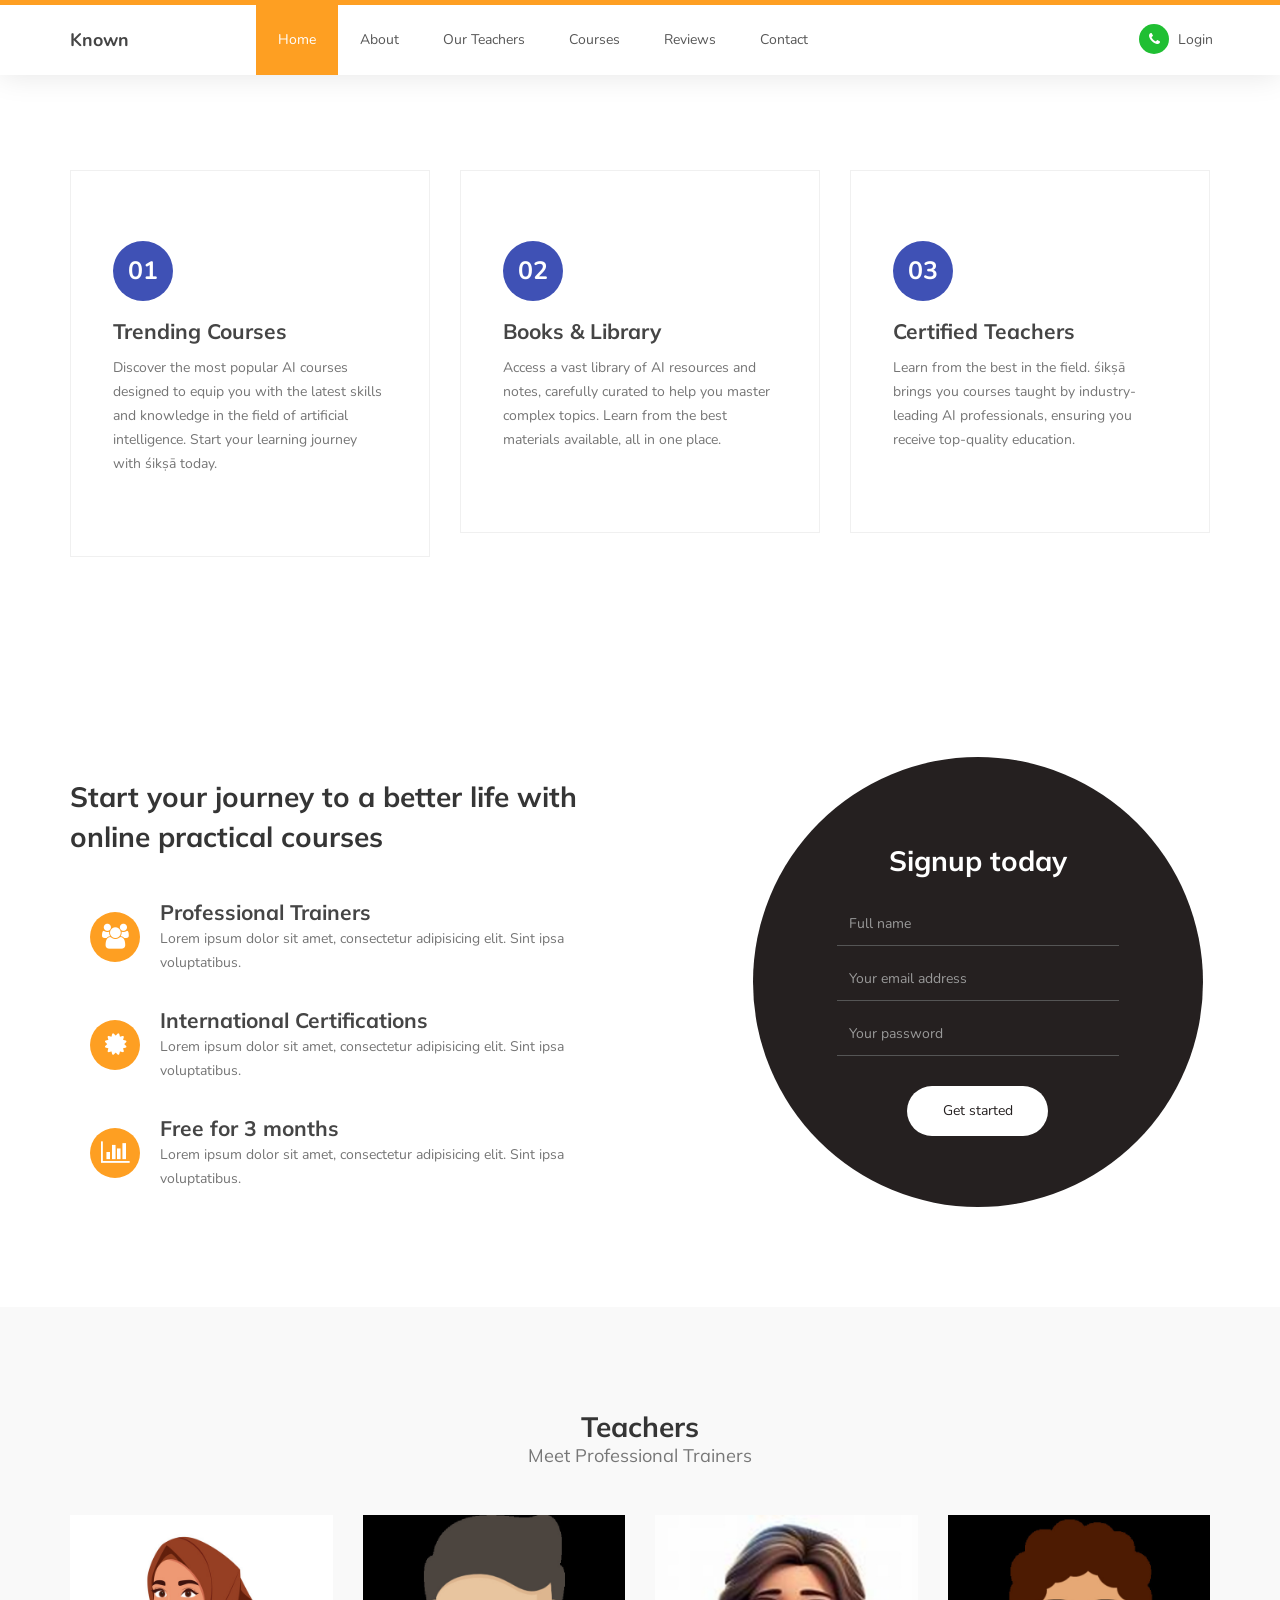
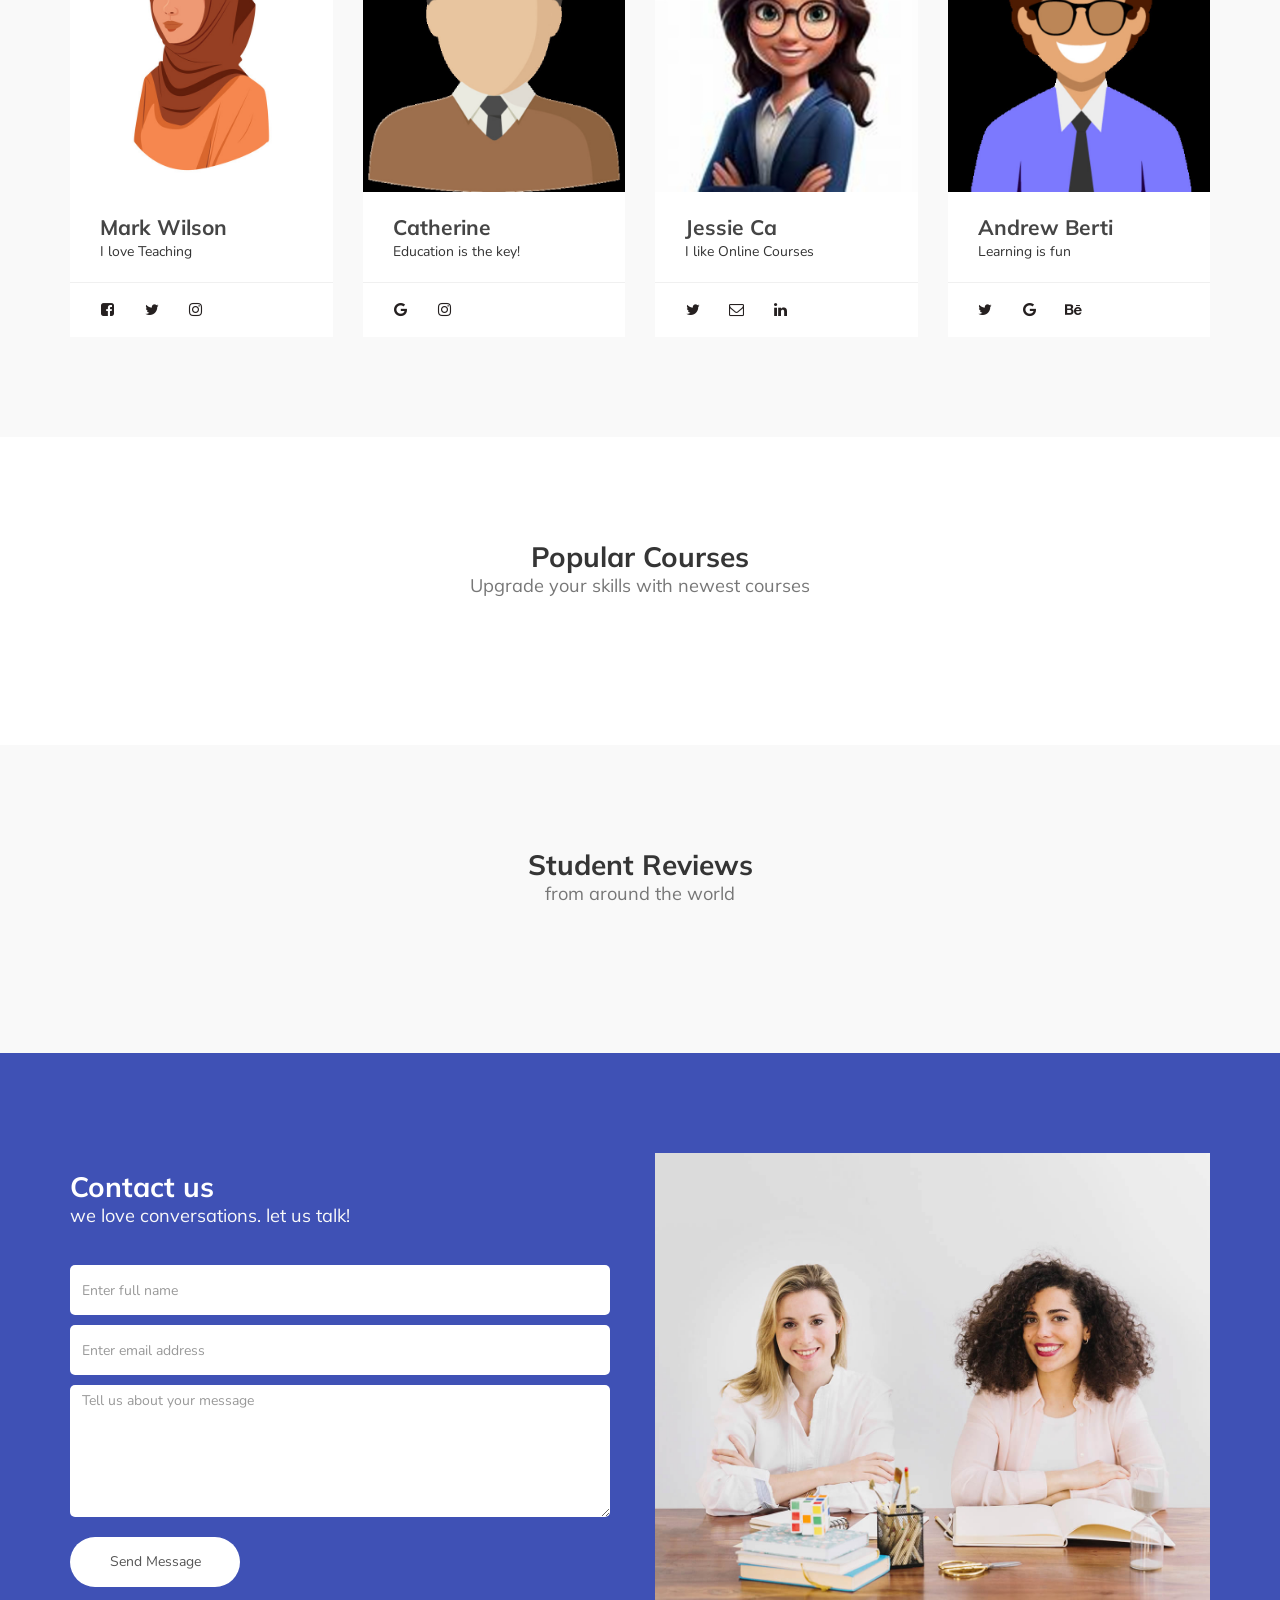
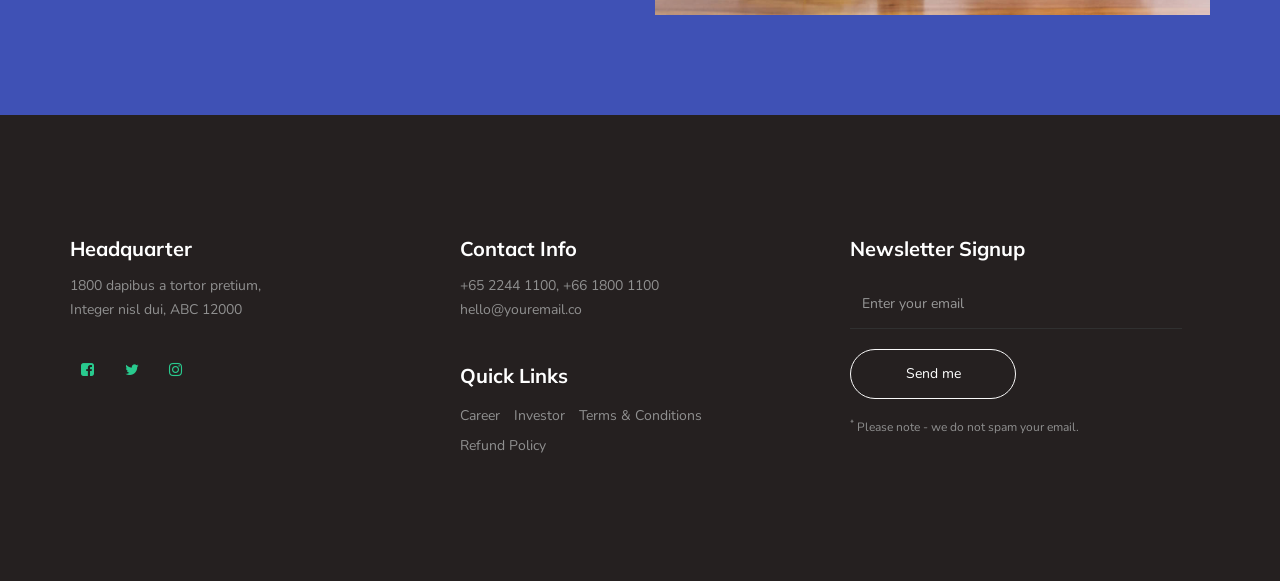
==== commit 5c37b01e: "courses" ====
--- a/index.html
+++ b/index.html
@@ -53,7 +53,7 @@
                     </ul>
 
                     <ul class="nav navbar-nav navbar-right">
-                         <li><a href="#"><i class="fa fa-phone"></i> company Number</a></li>
+                         <li><a href="#"><i class="fa fa-phone"></i> Login</a></li>
                     </ul>
                </div>
 
@@ -210,7 +210,7 @@
                     <div class="col-md-3 col-sm-6">
                          <div class="team-thumb">
                               <div class="team-image">
-                                   <img src="images/author-image1.jpg" class="img-responsive" alt="">
+                                   <img src="images/teacher1.jpg" class="img-responsive" alt="">
                               </div>
                               <div class="team-info">
                                    <h3>Mark Wilson</h3>
@@ -227,7 +227,7 @@
                     <div class="col-md-3 col-sm-6">
                          <div class="team-thumb">
                               <div class="team-image">
-                                   <img src="images/author-image2.jpg" class="img-responsive" alt="">
+                                   <img src="images/male-teacher-avatar.jpg" class="img-responsive" alt="">
                               </div>
                               <div class="team-info">
                                    <h3>Catherine</h3>
@@ -243,7 +243,7 @@
                     <div class="col-md-3 col-sm-6">
                          <div class="team-thumb">
                               <div class="team-image">
-                                   <img src="images/author-image3.jpg" class="img-responsive" alt="">
+                                   <img src="images/teacher2.jpg" class="img-responsive" alt="">
                               </div>
                               <div class="team-info">
                                    <h3>Jessie Ca</h3>
@@ -260,7 +260,7 @@
                     <div class="col-md-3 col-sm-6">
                          <div class="team-thumb">
                               <div class="team-image">
-                                   <img src="images/author-image4.jpg" class="img-responsive" alt="">
+                                   <img src="images/male-avatar-5.jpg" class="img-responsive" alt="">
                               </div>
                               <div class="team-info">
                                    <h3>Andrew Berti</h3>
@@ -295,7 +295,7 @@
                                         <div class="courses-thumb">
                                              <div class="courses-top">
                                                   <div class="courses-image">
-                                                       <img src="images/courses-image1.jpg" class="img-responsive" alt="">
+                                                       <img src="images/datascientist.jpg" class="img-responsive" alt="">
                                                   </div>
                                                   <div class="courses-date">
                                                        <span><i class="fa fa-calendar"></i> 12 / 7 / 2018</span>
@@ -304,13 +304,13 @@
                                              </div>
 
                                              <div class="courses-detail">
-                                                  <h3><a href="#">Social Media Management</a></h3>
+                                                  <h3><a href="#">Data Science</a></h3>
                                                   <p>Lorem ipsum dolor sit amet, consectetur adipiscing elit.</p>
                                              </div>
 
                                              <div class="courses-info">
                                                   <div class="courses-author">
-                                                       <img src="images/author-image1.jpg" class="img-responsive" alt="">
+                                                       <img src="images/teacher1.jpg" class="img-responsive" alt="">
                                                        <span>Mark Wilson</span>
                                                   </div>
                                                   <div class="courses-price">
@@ -326,7 +326,7 @@
                                         <div class="courses-thumb">
                                              <div class="courses-top">
                                                   <div class="courses-image">
-                                                       <img src="images/courses-image2.jpg" class="img-responsive" alt="">
+                                                       <img src="images/graphicsdesign.jpg" class="img-responsive" alt="">
                                                   </div>
                                                   <div class="courses-date">
                                                        <span><i class="fa fa-calendar"></i> 20 / 7 / 2018</span>
@@ -341,7 +341,7 @@
 
                                              <div class="courses-info">
                                                   <div class="courses-author">
-                                                       <img src="images/author-image2.jpg" class="img-responsive" alt="">
+                                                       <img src="images/male-avatar-5.jpg" class="img-responsive" alt="">
                                                        <span>Jessica</span>
                                                   </div>
                                                   <div class="courses-price">
@@ -357,7 +357,7 @@
                                         <div class="courses-thumb">
                                              <div class="courses-top">
                                                   <div class="courses-image">
-                                                       <img src="images/courses-image3.jpg" class="img-responsive" alt="">
+                                                       <img src="images/aiandml.jpg" class="img-responsive" alt="">
                                                   </div>
                                                   <div class="courses-date">
                                                        <span><i class="fa fa-calendar"></i> 15 / 8 / 2018</span>
@@ -366,13 +366,13 @@
                                              </div>
 
                                              <div class="courses-detail">
-                                                  <h3><a href="#">Marketing Communication</a></h3>
+                                                  <h3><a href="#">AI and ML</a></h3>
                                                   <p>Lorem ipsum dolor sit amet, consectetur adipiscing elit.</p>
                                              </div>
 
                                              <div class="courses-info">
                                                   <div class="courses-author">
-                                                       <img src="images/author-image3.jpg" class="img-responsive" alt="">
+                                                       <img src="images/teacher2.jpg" class="img-responsive" alt="">
                                                        <span>Catherine</span>
                                                   </div>
                                                   <div class="courses-price free">
@@ -388,7 +388,7 @@
                                         <div class="courses-thumb">
                                              <div class="courses-top">
                                                   <div class="courses-image">
-                                                       <img src="images/courses-image4.jpg" class="img-responsive" alt="">
+                                                       <img src="images/big-data.jpg" class="img-responsive" alt="">
                                                   </div>
                                                   <div class="courses-date">
                                                        <span><i class="fa fa-calendar"></i> 10 / 8 / 2018</span>
@@ -397,13 +397,13 @@
                                              </div>
 
                                              <div class="courses-detail">
-                                                  <h3><a href="#">Summer Kids</a></h3>
+                                                  <h3><a href="#">Big Data</a></h3>
                                                   <p>Lorem ipsum dolor sit amet, consectetur adipiscing elit.</p>
                                              </div>
 
                                              <div class="courses-info">
                                                   <div class="courses-author">
-                                                       <img src="images/author-image1.jpg" class="img-responsive" alt="">
+                                                       <img src="images/male-teacher-avatar.jpg" class="img-responsive" alt="">
                                                        <span>Mark Wilson</span>
                                                   </div>
                                                   <div class="courses-price">
@@ -419,7 +419,7 @@
                                         <div class="courses-thumb">
                                              <div class="courses-top">
                                                   <div class="courses-image">
-                                                       <img src="images/courses-image5.jpg" class="img-responsive" alt="">
+                                                       <img src="images/cloud-computing.jpg" class="img-responsive" alt="">
                                                   </div>
                                                   <div class="courses-date">
                                                        <span><i class="fa fa-calendar"></i> 5 / 10 / 2018</span>
@@ -428,13 +428,13 @@
                                              </div>
 
                                              <div class="courses-detail">
-                                                  <h3><a href="#">Business &amp; Management</a></h3>
+                                                  <h3><a href="#">Cloud Computing</a></h3>
                                                   <p>Lorem ipsum dolor sit amet, consectetur adipiscing elit.</p>
                                              </div>
 
                                              <div class="courses-info">
                                                   <div class="courses-author">
-                                                       <img src="images/author-image2.jpg" class="img-responsive" alt="">
+                                                       <img src="images/teacher1.jpg" class="img-responsive" alt="">
                                                        <span>Jessica</span>
                                                   </div>
                                                   <div class="courses-price free">
--- a/css/main-style.css
+++ b/css/main-style.css
@@ -1,10 +1,3 @@
-/*
-
-Known Template 
-
-http://www.templatemo.com/tm-516-known
-
-*/
 
   @import url('https://fonts.googleapis.com/css?family=Muli:300,700|Nunito');
 
@@ -15,11 +8,6 @@
     padding-top: 70px;
   }
 
-
-  /*---------------------------------------
-     TYPOGRAPHY              
-  -----------------------------------------*/
-
   h1,h2,h3,h4,h5,h6 {
     font-family: 'Muli', sans-serif;
     font-weight: bold;
@@ -80,7 +68,7 @@
   }
 
   a:hover, a:active, a:focus {
-    color: #29ca8e;
+    color: #e69223;
     outline: none;
   }
 
@@ -258,7 +246,7 @@
 
   .custom-navbar {
     background: #ffffff;
-    border-top: 5px solid #29ca8e;
+    border-top: 5px solid #fe9f22;
     border-bottom: 0;
     -webkit-box-shadow: 0 1px 30px rgba(0, 0, 0, 0.1);
     -moz-box-shadow: 0 1px 30px rgba(0, 0, 0, 0.1);
@@ -285,7 +273,7 @@
   }
 
   .custom-navbar .navbar-nav.navbar-right li a .fa {
-    background: #29ca8e;
+    background: #20bf33;
     border-radius: 100%;
     color: #ffffff;
     width: 30px;
@@ -309,12 +297,12 @@
   }
 
   .custom-navbar .nav li a:hover {
-    background-color: #29ca8e;
+    background-color: #fe9f22;
     color: #ffffff;
   }
 
   .custom-navbar .nav li.active > a {
-    background-color: #29ca8e;
+    background-color: #fe9f22;
     color: #ffffff;
   }
 
@@ -444,7 +432,7 @@
   }
 
   #about figure span i {
-    background: #29ca8e;
+    background: #fe9f22;
     border-radius: 50px;
     color: #ffffff;
     font-size: 25px;
@@ -580,7 +568,7 @@
   }
 
   .courses-price span {
-    background: #29ca8e;
+    background: #fe9f22;
     border-radius: 2px;
     color: #ffffff;
     display: block;
@@ -858,7 +846,7 @@
   }
 
   .social-icon li a:hover {
-    background: #29ca8e;
+    background: #fe9f22;
     color: #ffffff;
   }
 
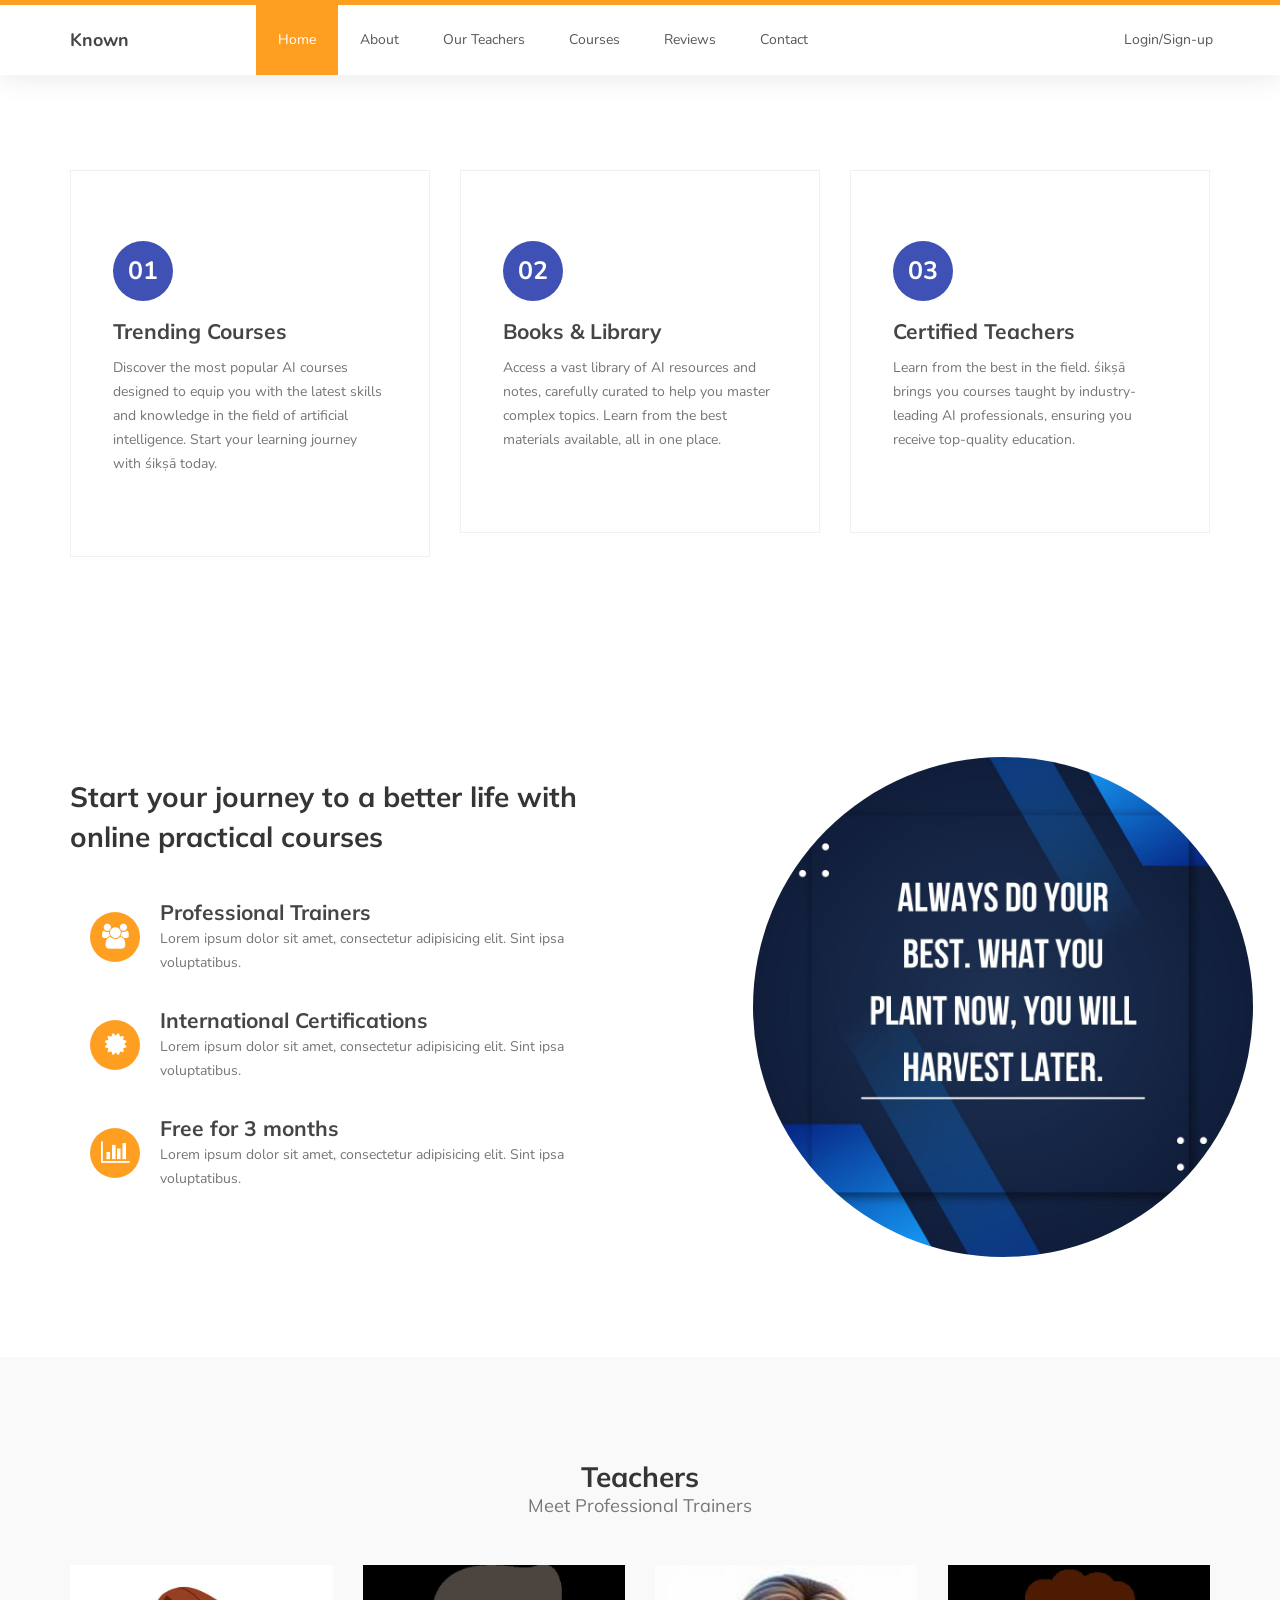
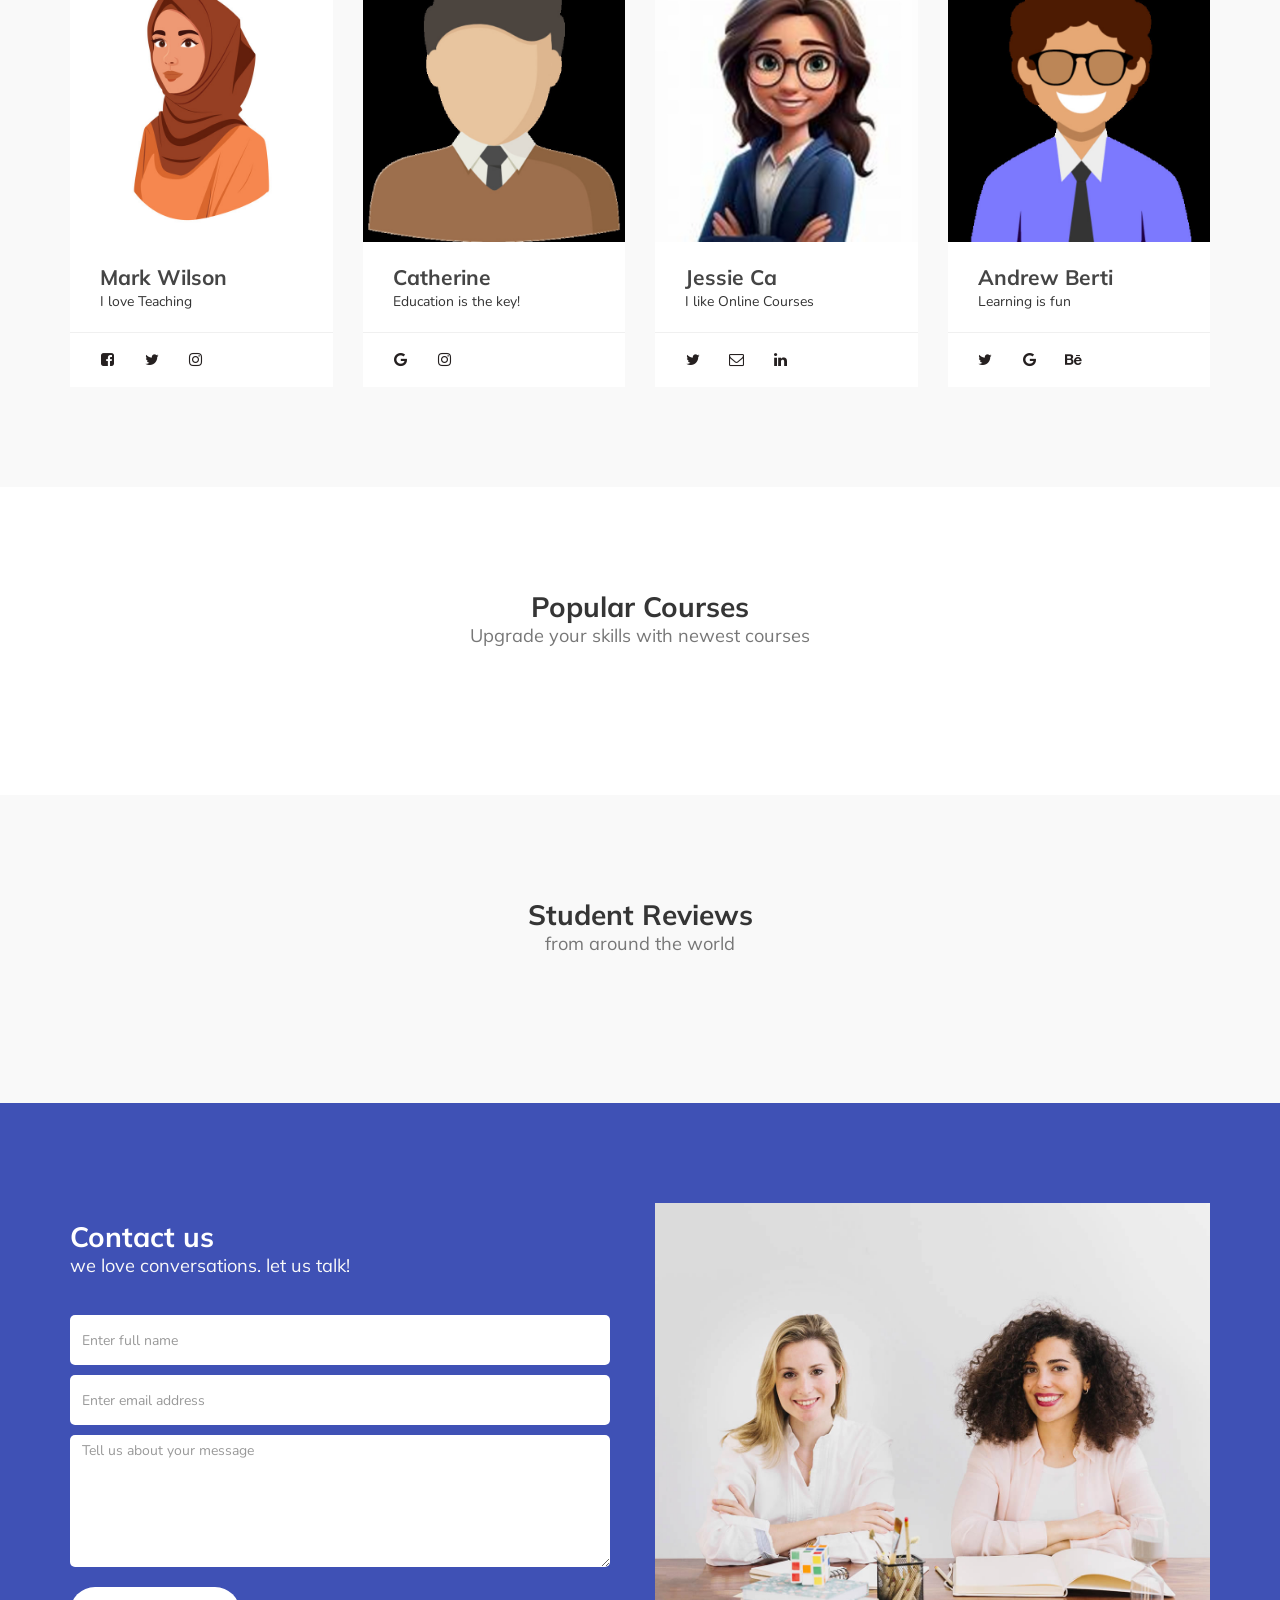
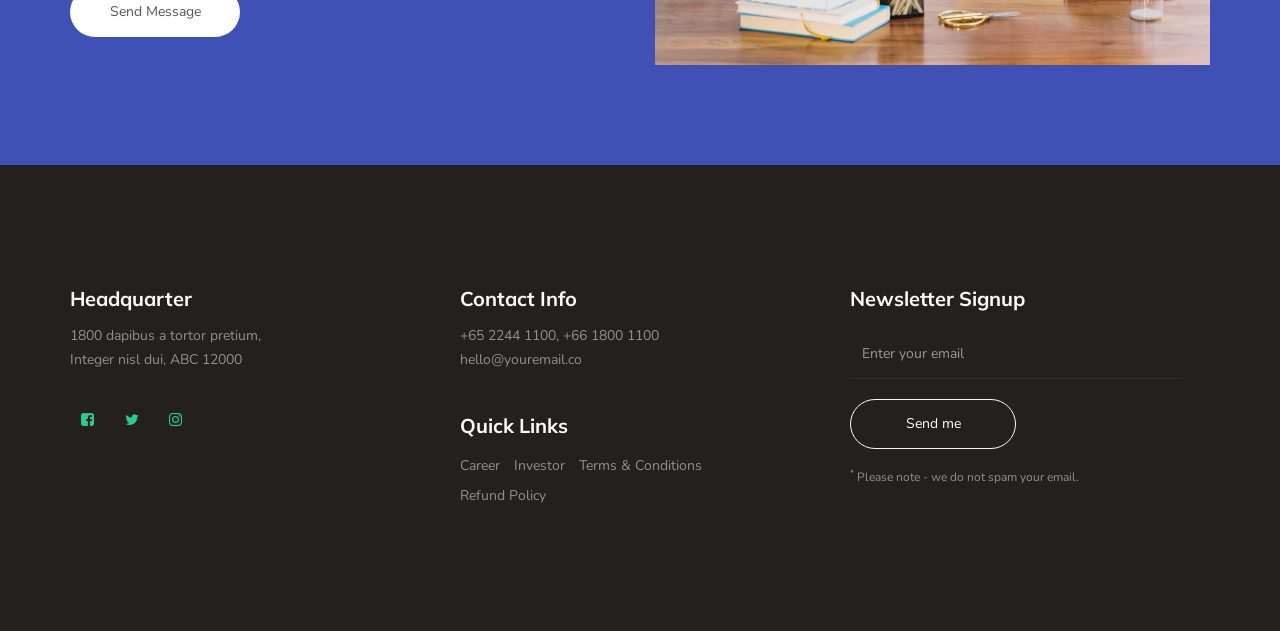
==== commit 019945cc: "validation" ====
--- a/index.html
+++ b/index.html
@@ -53,7 +53,7 @@
                     </ul>
 
                     <ul class="nav navbar-nav navbar-right">
-                         <li><a href="#"><i class="fa fa-phone"></i> Login</a></li>
+                         <li><a href="signup.html">Login/Sign-up</a></li>
                     </ul>
                </div>
 
@@ -178,16 +178,7 @@
 
                     <div class="col-md-offset-1 col-md-4 col-sm-12">
                          <div class="entry-form">
-                              <form action="#" method="post">
-                                   <h2>Signup today</h2>
-                                   <input type="text" name="full name" class="form-control" placeholder="Full name" required="">
-
-                                   <input type="email" name="email" class="form-control" placeholder="Your email address" required="">
-
-                                   <input type="password" name="password" class="form-control" placeholder="Your password" required="">
-
-                                   <button class="submit-btn form-control" id="form-submit">Get started</button>
-                              </form>
+                                   <img src="images/journy.jpg" alt="image"> 
                          </div>
                     </div>
 
--- a/css/main-style.css
+++ b/css/main-style.css
@@ -106,44 +106,22 @@
   }
 
   .entry-form {
-    background: #252020;
-    border-radius: 100%;
-    text-align: center;
-    padding: 6em;
-    width: 450px;
-    height: 450px;
-  }
-
-  .entry-form h2 {
-    color: #ffffff;
-    margin: 0;
-  }
-
-  .entry-form .form-control {
-    background: transparent;
-    border: 0;
-    border-bottom: 1px solid;
-    border-radius: 0;
-    box-shadow: none;
-    height: 45px;
-    margin: 10px 0;
-  }
-
-  .entry-form .submit-btn {
-    background: #ffffff;
-    border-radius: 50px;
-    border: 0;
-    color: #252020;
-    width: 50%;
-    height: 50px;
-    margin: 30px auto;
-    margin-bottom: 10px;
-  }
-
-  .entry-form .submit-btn:hover {
-    background: #3f51b5;
-    color: #ffffff;
-  }
+    width: 500px; /* Adjust the size as needed */
+    height: 500px; /* Adjust the size as needed */
+    border-radius: 80%;
+    overflow: hidden;
+    display: flex;
+    align-items: center;
+    justify-content: center;
+    background-color: #1c1b1b; /* Match the background color of your signup section */
+}
+
+.entry-form img {
+    width: 100%;
+    height: 100%;
+    object-fit: cover;
+}
+
 
   section {
     position: relative;
@@ -272,18 +250,6 @@
     padding-left: 12px;
   }
 
-  .custom-navbar .navbar-nav.navbar-right li a .fa {
-    background: #20bf33;
-    border-radius: 100%;
-    color: #ffffff;
-    width: 30px;
-    height: 30px;
-    line-height: 30px;
-    text-align: center;
-    display: inline-block;
-    margin-right: 5px;
-  }
-
   .custom-navbar .nav li a {
     line-height: 40px;
     color: #575757;
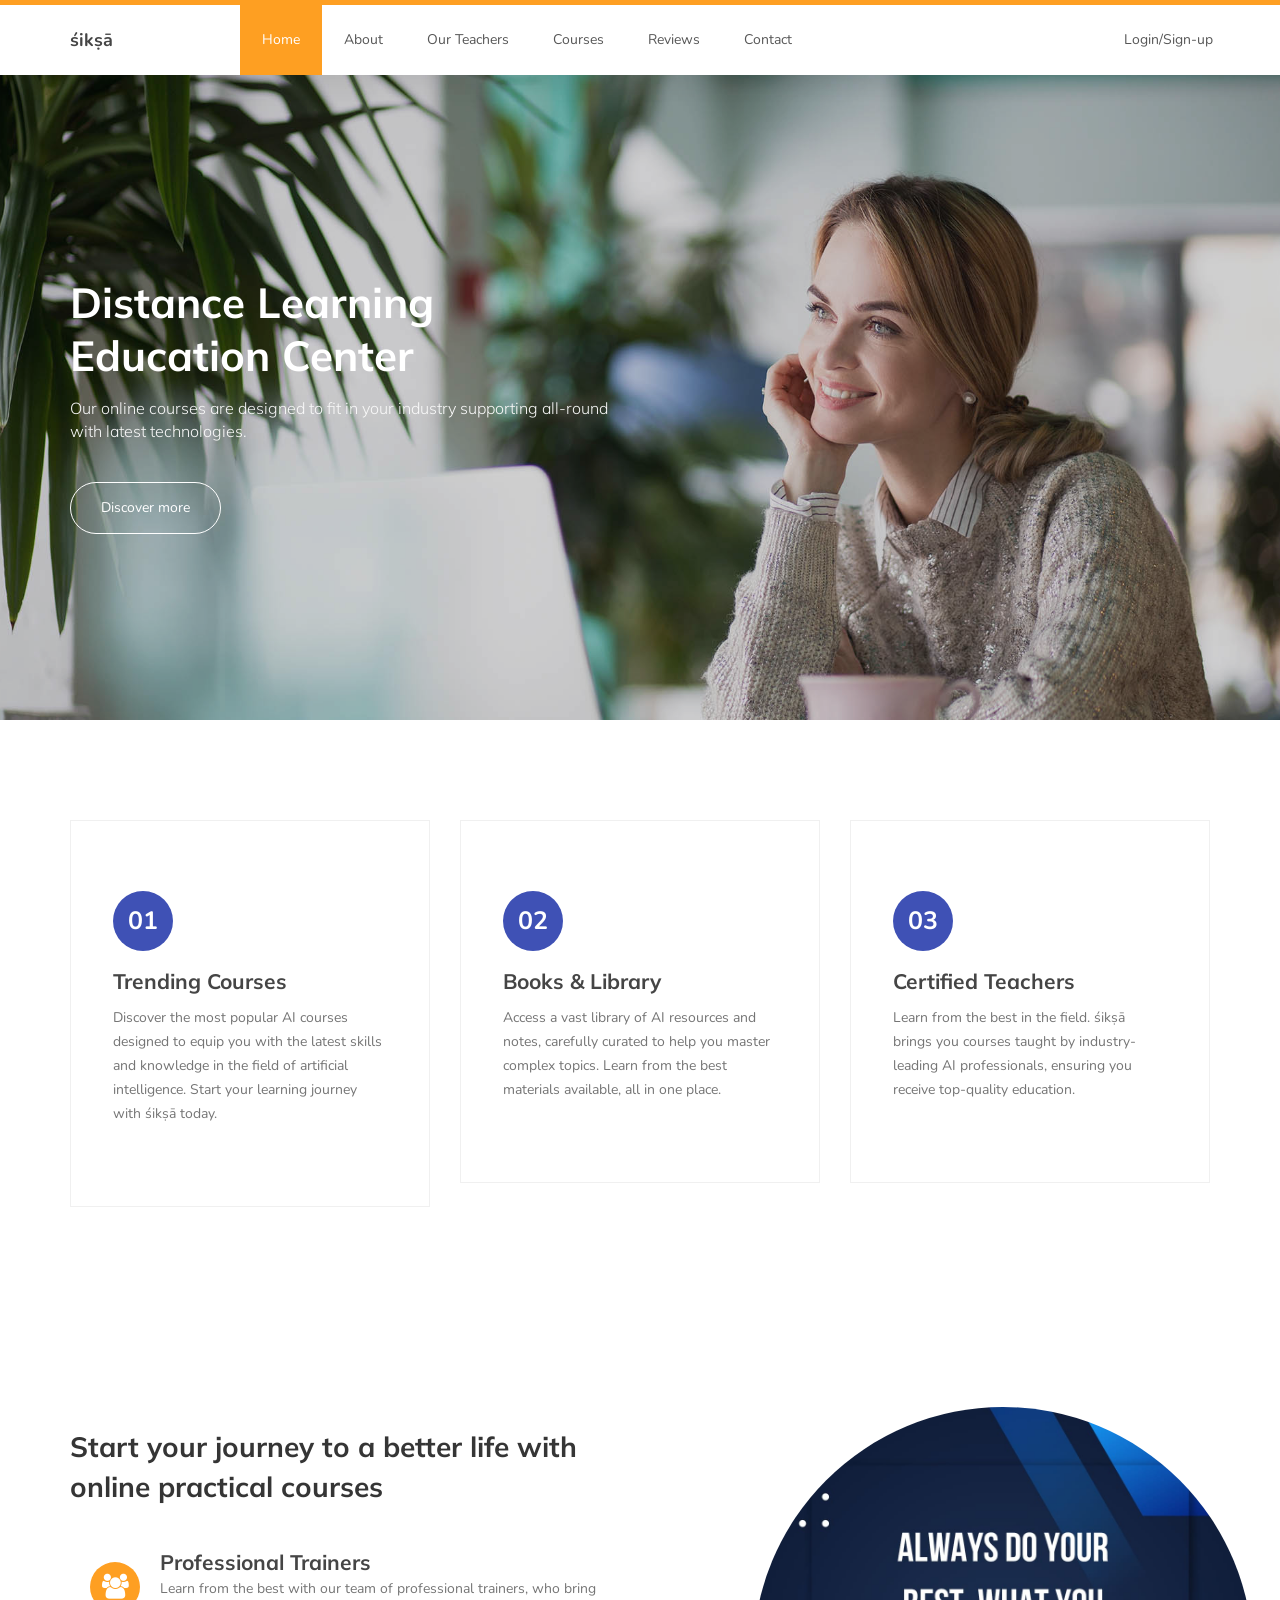
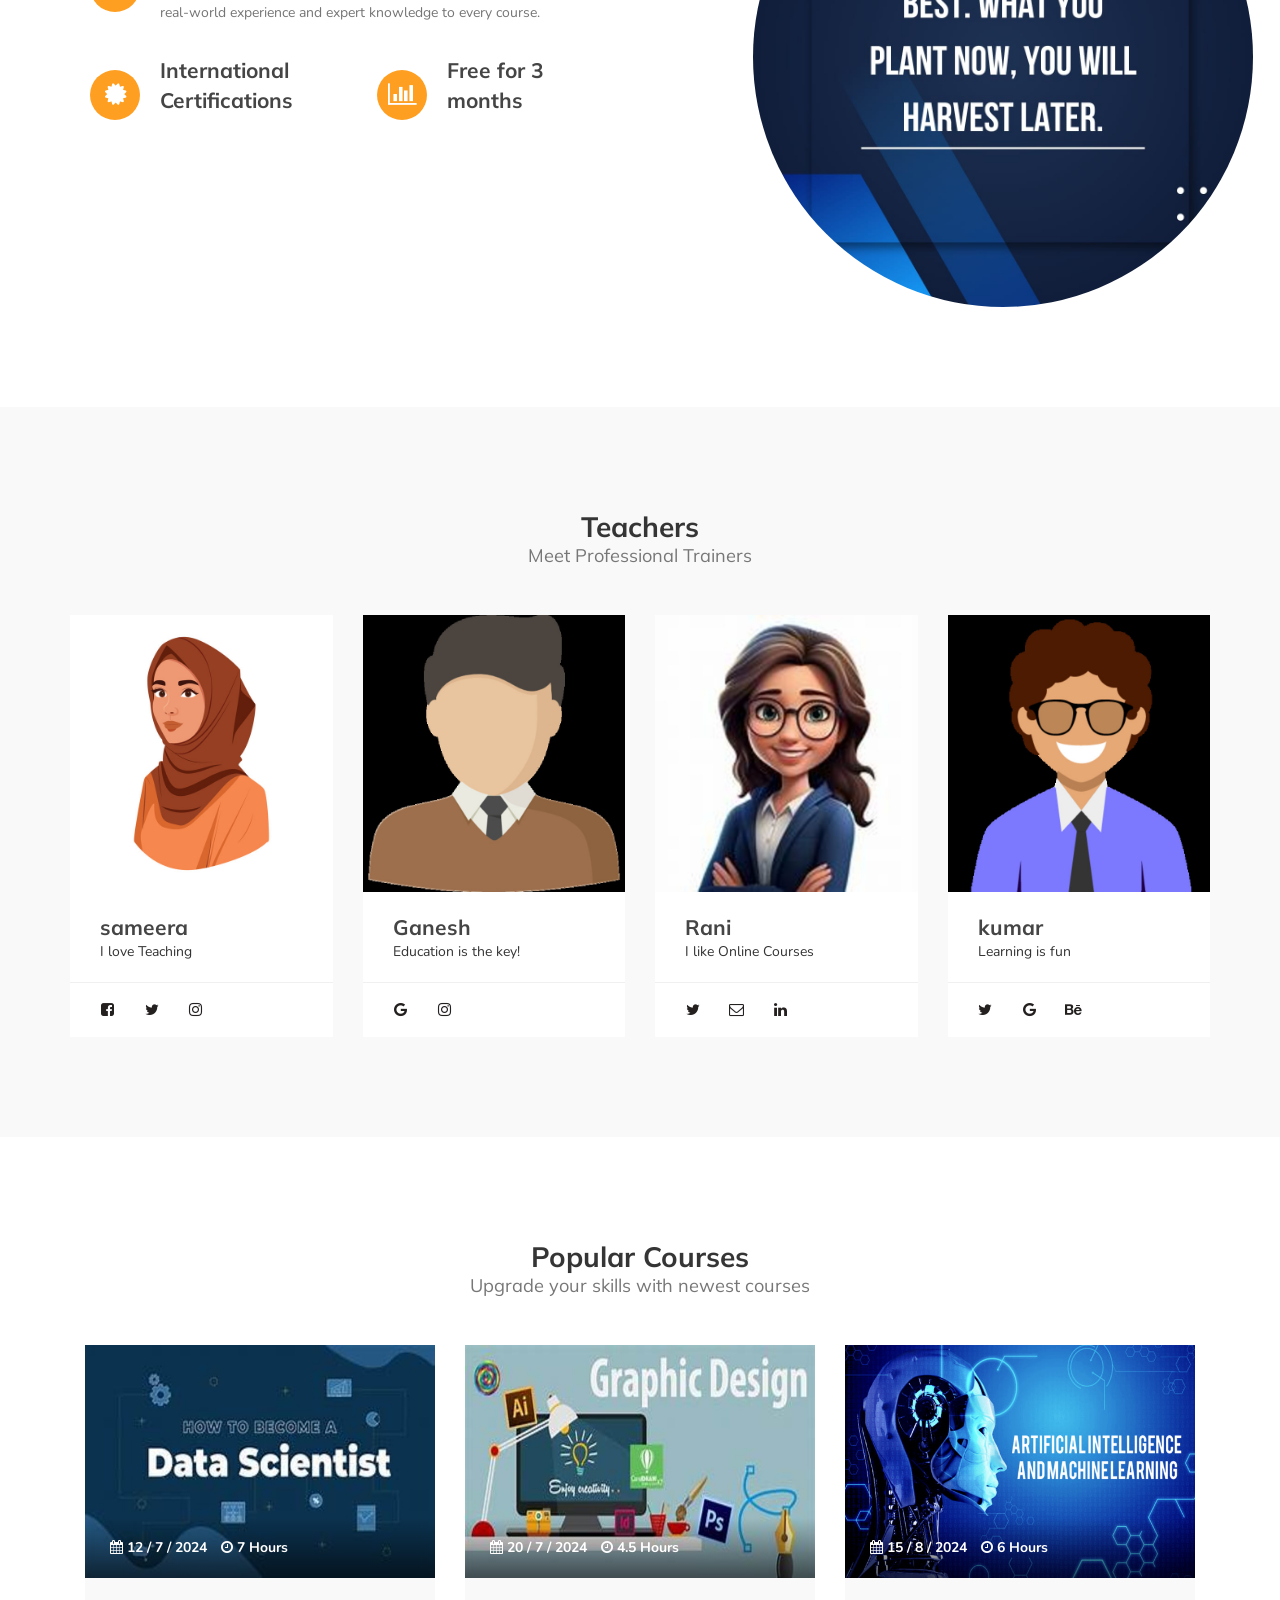
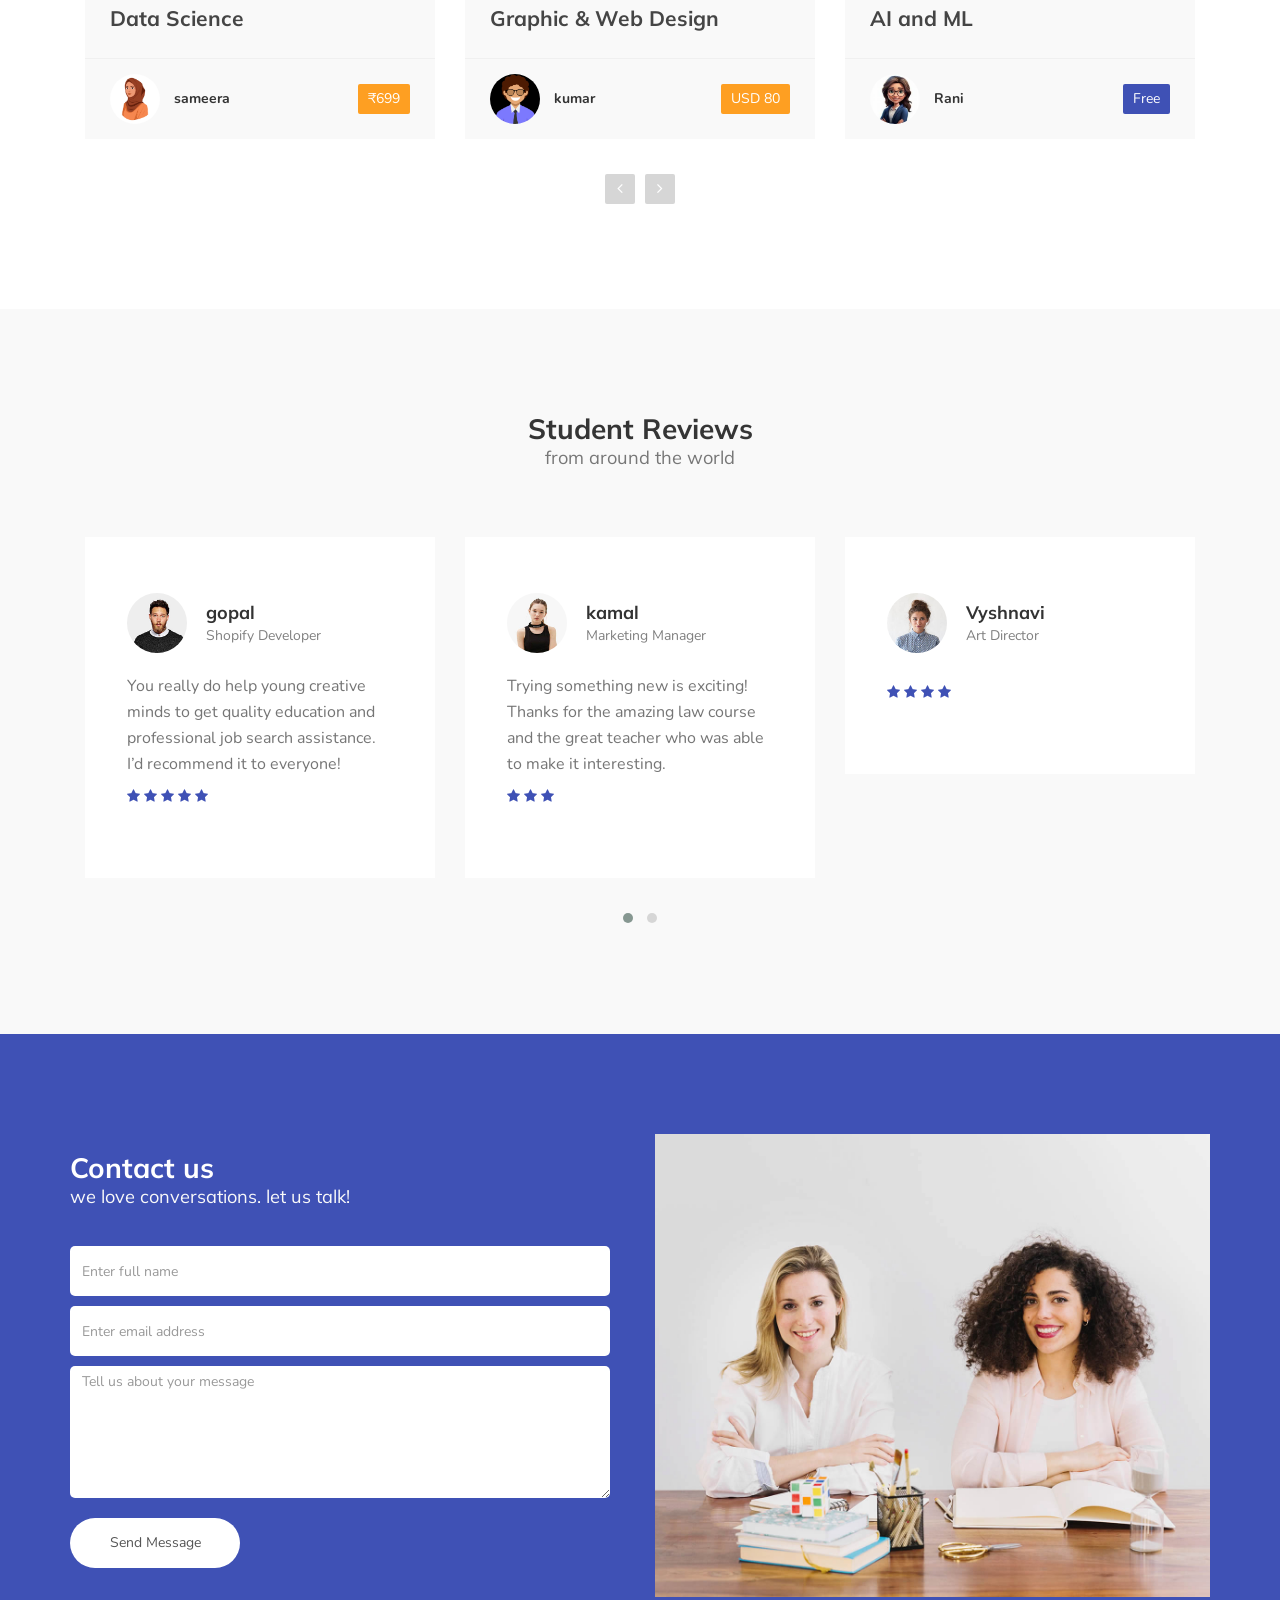
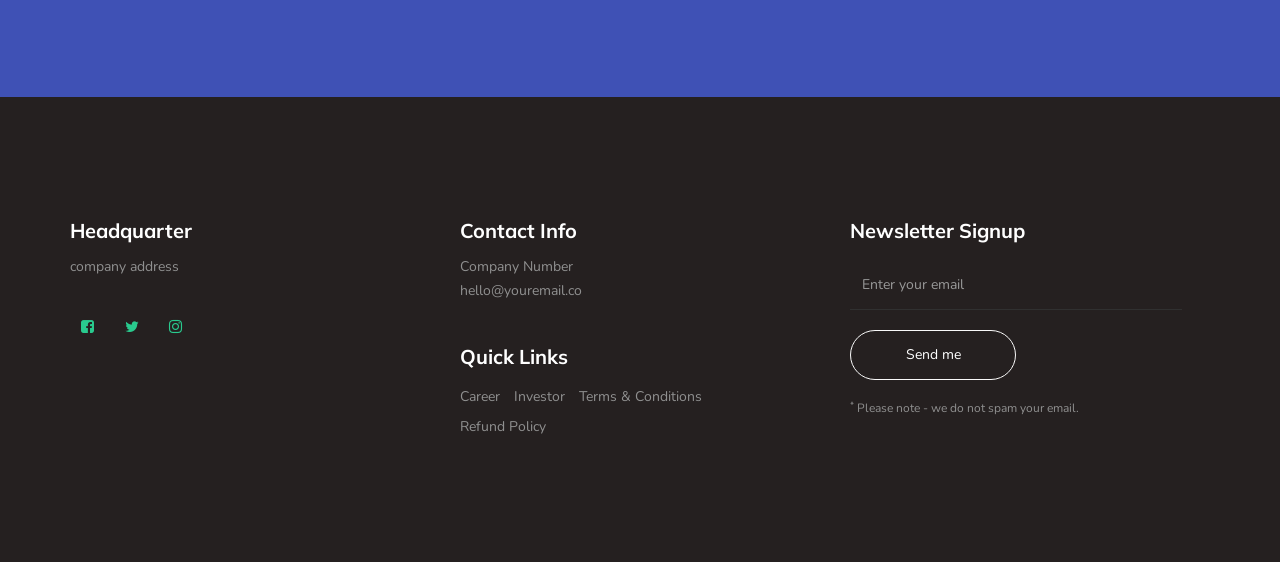
==== commit 6aa985b3: "login and sign-in page" ====
--- a/index.html
+++ b/index.html
@@ -38,7 +38,7 @@
                     </button>
 
                     <!-- lOGO TEXT HERE -->
-                    <a href="#" class="navbar-brand">Known</a>
+                    <a href="#" class="navbar-brand">śikṣā</a>
                </div>
 
                <!-- MENU LINKS -->
@@ -95,7 +95,7 @@
                                    <div class="container">
                                         <div class="col-md-6 col-sm-12">
                                              <h1>Efficient Learning Methods</h1>
-                                             <h3>Nam eget sapien vel nibh euismod vulputate in vel nibh. Quisque eu ex eu urna venenatis sollicitudin ut at libero.</h3>
+                                             <h3>Efficient learning involves active engagement with the material through techniques like spaced repetition and active recall.</h3>
                                              <a href="#contact" class="section-btn btn btn-default smoothScroll">Let's chat</a>
                                         </div>
                                    </div>
@@ -154,7 +154,7 @@
                                    <span><i class="fa fa-users"></i></span>
                                    <figcaption>
                                         <h3>Professional Trainers</h3>
-                                        <p>Lorem ipsum dolor sit amet, consectetur adipisicing elit. Sint ipsa voluptatibus.</p>
+                                        <p>Learn from the best with our team of professional trainers, who bring real-world experience and expert knowledge to every course.</p>
                                    </figcaption>
                               </figure>
 
@@ -162,7 +162,7 @@
                                    <span><i class="fa fa-certificate"></i></span>
                                    <figcaption>
                                         <h3>International Certifications</h3>
-                                        <p>Lorem ipsum dolor sit amet, consectetur adipisicing elit. Sint ipsa voluptatibus.</p>
+                                        <p></p>
                                    </figcaption>
                               </figure>
 
@@ -170,7 +170,7 @@
                                    <span><i class="fa fa-bar-chart-o"></i></span>
                                    <figcaption>
                                         <h3>Free for 3 months</h3>
-                                        <p>Lorem ipsum dolor sit amet, consectetur adipisicing elit. Sint ipsa voluptatibus.</p>
+                                        <p></p>
                                    </figcaption>
                               </figure>
                          </div>
@@ -204,7 +204,7 @@
                                    <img src="images/teacher1.jpg" class="img-responsive" alt="">
                               </div>
                               <div class="team-info">
-                                   <h3>Mark Wilson</h3>
+                                   <h3>sameera</h3>
                                    <span>I love Teaching</span>
                               </div>
                               <ul class="social-icon">
@@ -221,7 +221,7 @@
                                    <img src="images/male-teacher-avatar.jpg" class="img-responsive" alt="">
                               </div>
                               <div class="team-info">
-                                   <h3>Catherine</h3>
+                                   <h3>Ganesh</h3>
                                    <span>Education is the key!</span>
                               </div>
                               <ul class="social-icon">
@@ -237,7 +237,7 @@
                                    <img src="images/teacher2.jpg" class="img-responsive" alt="">
                               </div>
                               <div class="team-info">
-                                   <h3>Jessie Ca</h3>
+                                   <h3>Rani</h3>
                                    <span>I like Online Courses</span>
                               </div>
                               <ul class="social-icon">
@@ -254,7 +254,7 @@
                                    <img src="images/male-avatar-5.jpg" class="img-responsive" alt="">
                               </div>
                               <div class="team-info">
-                                   <h3>Andrew Berti</h3>
+                                   <h3>kumar</h3>
                                    <span>Learning is fun</span>
                               </div>
                               <ul class="social-icon">
@@ -289,23 +289,23 @@
                                                        <img src="images/datascientist.jpg" class="img-responsive" alt="">
                                                   </div>
                                                   <div class="courses-date">
-                                                       <span><i class="fa fa-calendar"></i> 12 / 7 / 2018</span>
+                                                       <span><i class="fa fa-calendar"></i> 12 / 7 / 2024</span>
                                                        <span><i class="fa fa-clock-o"></i> 7 Hours</span>
                                                   </div>
                                              </div>
 
                                              <div class="courses-detail">
                                                   <h3><a href="#">Data Science</a></h3>
-                                                  <p>Lorem ipsum dolor sit amet, consectetur adipiscing elit.</p>
+                                                  <p></p>
                                              </div>
 
                                              <div class="courses-info">
                                                   <div class="courses-author">
                                                        <img src="images/teacher1.jpg" class="img-responsive" alt="">
-                                                       <span>Mark Wilson</span>
+                                                       <span>sameera</span>
                                                   </div>
                                                   <div class="courses-price">
-                                                       <a href="#"><span>USD 25</span></a>
+                                                       <a href="#"><span>₹699</span></a>
                                                   </div>
                                              </div>
                                         </div>
@@ -320,20 +320,20 @@
                                                        <img src="images/graphicsdesign.jpg" class="img-responsive" alt="">
                                                   </div>
                                                   <div class="courses-date">
-                                                       <span><i class="fa fa-calendar"></i> 20 / 7 / 2018</span>
+                                                       <span><i class="fa fa-calendar"></i> 20 / 7 / 2024</span>
                                                        <span><i class="fa fa-clock-o"></i> 4.5 Hours</span>
                                                   </div>
                                              </div>
 
                                              <div class="courses-detail">
                                                   <h3><a href="#">Graphic & Web Design</a></h3>
-                                                  <p>Lorem ipsum dolor sit amet, consectetur adipiscing elit.</p>
+                                                  <p></p>
                                              </div>
 
                                              <div class="courses-info">
                                                   <div class="courses-author">
                                                        <img src="images/male-avatar-5.jpg" class="img-responsive" alt="">
-                                                       <span>Jessica</span>
+                                                       <span>kumar</span>
                                                   </div>
                                                   <div class="courses-price">
                                                        <a href="#"><span>USD 80</span></a>
@@ -351,20 +351,20 @@
                                                        <img src="images/aiandml.jpg" class="img-responsive" alt="">
                                                   </div>
                                                   <div class="courses-date">
-                                                       <span><i class="fa fa-calendar"></i> 15 / 8 / 2018</span>
+                                                       <span><i class="fa fa-calendar"></i> 15 / 8 / 2024</span>
                                                        <span><i class="fa fa-clock-o"></i> 6 Hours</span>
                                                   </div>
                                              </div>
 
                                              <div class="courses-detail">
                                                   <h3><a href="#">AI and ML</a></h3>
-                                                  <p>Lorem ipsum dolor sit amet, consectetur adipiscing elit.</p>
+                                                  <p></p>
                                              </div>
 
                                              <div class="courses-info">
                                                   <div class="courses-author">
                                                        <img src="images/teacher2.jpg" class="img-responsive" alt="">
-                                                       <span>Catherine</span>
+                                                       <span>Rani</span>
                                                   </div>
                                                   <div class="courses-price free">
                                                        <a href="#"><span>Free</span></a>
@@ -382,23 +382,23 @@
                                                        <img src="images/big-data.jpg" class="img-responsive" alt="">
                                                   </div>
                                                   <div class="courses-date">
-                                                       <span><i class="fa fa-calendar"></i> 10 / 8 / 2018</span>
+                                                       <span><i class="fa fa-calendar"></i> 10 / 8 / 2024</span>
                                                        <span><i class="fa fa-clock-o"></i> 8 Hours</span>
                                                   </div>
                                              </div>
 
                                              <div class="courses-detail">
                                                   <h3><a href="#">Big Data</a></h3>
-                                                  <p>Lorem ipsum dolor sit amet, consectetur adipiscing elit.</p>
+                                                  <p></p>
                                              </div>
 
                                              <div class="courses-info">
                                                   <div class="courses-author">
                                                        <img src="images/male-teacher-avatar.jpg" class="img-responsive" alt="">
-                                                       <span>Mark Wilson</span>
+                                                       <span>Ganesh</span>
                                                   </div>
                                                   <div class="courses-price">
-                                                       <a href="#"><span>USD 45</span></a>
+                                                       <a href="#"><span>₹738</span></a>
                                                   </div>
                                              </div>
                                         </div>
@@ -413,20 +413,20 @@
                                                        <img src="images/cloud-computing.jpg" class="img-responsive" alt="">
                                                   </div>
                                                   <div class="courses-date">
-                                                       <span><i class="fa fa-calendar"></i> 5 / 10 / 2018</span>
+                                                       <span><i class="fa fa-calendar"></i> 5 / 10 / 2024</span>
                                                        <span><i class="fa fa-clock-o"></i> 10 Hours</span>
                                                   </div>
                                              </div>
 
                                              <div class="courses-detail">
                                                   <h3><a href="#">Cloud Computing</a></h3>
-                                                  <p>Lorem ipsum dolor sit amet, consectetur adipiscing elit.</p>
+                                                  <p></p>
                                              </div>
 
                                              <div class="courses-info">
                                                   <div class="courses-author">
                                                        <img src="images/teacher1.jpg" class="img-responsive" alt="">
-                                                       <span>Jessica</span>
+                                                       <span>Sameera</span>
                                                   </div>
                                                   <div class="courses-price free">
                                                        <a href="#"><span>Free</span></a>
@@ -460,7 +460,7 @@
                                              <img src="images/tst-image1.jpg" class="img-responsive" alt="">
                                         </div>
                                         <div class="tst-author">
-                                             <h4>Jackson</h4>
+                                             <h4>gopal</h4>
                                              <span>Shopify Developer</span>
                                         </div>
                                         <p>You really do help young creative minds to get quality education and professional job search assistance. I’d recommend it to everyone!</p>
@@ -480,7 +480,7 @@
                                              <img src="images/tst-image2.jpg" class="img-responsive" alt="">
                                         </div>
                                         <div class="tst-author">
-                                             <h4>Camila</h4>
+                                             <h4>kamal</h4>
                                              <span>Marketing Manager</span>
                                         </div>
                                         <p>Trying something new is exciting! Thanks for the amazing law course and the great teacher who was able to make it interesting.</p>
@@ -498,10 +498,10 @@
                                              <img src="images/tst-image3.jpg" class="img-responsive" alt="">
                                         </div>
                                         <div class="tst-author">
-                                             <h4>Barbie</h4>
+                                             <h4>Vyshnavi</h4>
                                              <span>Art Director</span>
                                         </div>
-                                        <p>Donec erat libero, blandit vitae arcu eu, lacinia placerat justo. Sed sollicitudin quis felis vitae hendrerit.</p>
+                                        <p></p>
                                         <div class="tst-rating">
                                              <i class="fa fa-star"></i>
                                              <i class="fa fa-star"></i>
@@ -517,10 +517,10 @@
                                              <img src="images/tst-image4.jpg" class="img-responsive" alt="">
                                         </div>
                                         <div class="tst-author">
-                                             <h4>Andrio</h4>
+                                             <h4>maya</h4>
                                              <span>Web Developer</span>
                                         </div>
-                                        <p>Nam eget mi eu ante faucibus viverra nec sed magna. Vivamus viverra sapien ex, elementum varius ex sagittis vel.</p>
+                                        <p>Its really a great experience to learn in this platform</p>
                                         <div class="tst-rating">
                                              <i class="fa fa-star"></i>
                                              <i class="fa fa-star"></i>
@@ -585,7 +585,7 @@
                                    <h2>Headquarter</h2>
                               </div>
                               <address>
-                                   <p>1800 dapibus a tortor pretium,<br> Integer nisl dui, ABC 12000</p>
+                                   <p>company address</p>
                               </address>
 
                               <ul class="social-icon">
@@ -602,7 +602,7 @@
                                    <h2>Contact Info</h2>
                               </div>
                               <address>
-                                   <p>+65 2244 1100, +66 1800 1100</p>
+                                   <p>Company Number</p>
                                    <p><a href="mailto:youremail.com">hello@youremail.co</a></p>
                               </address>
 
